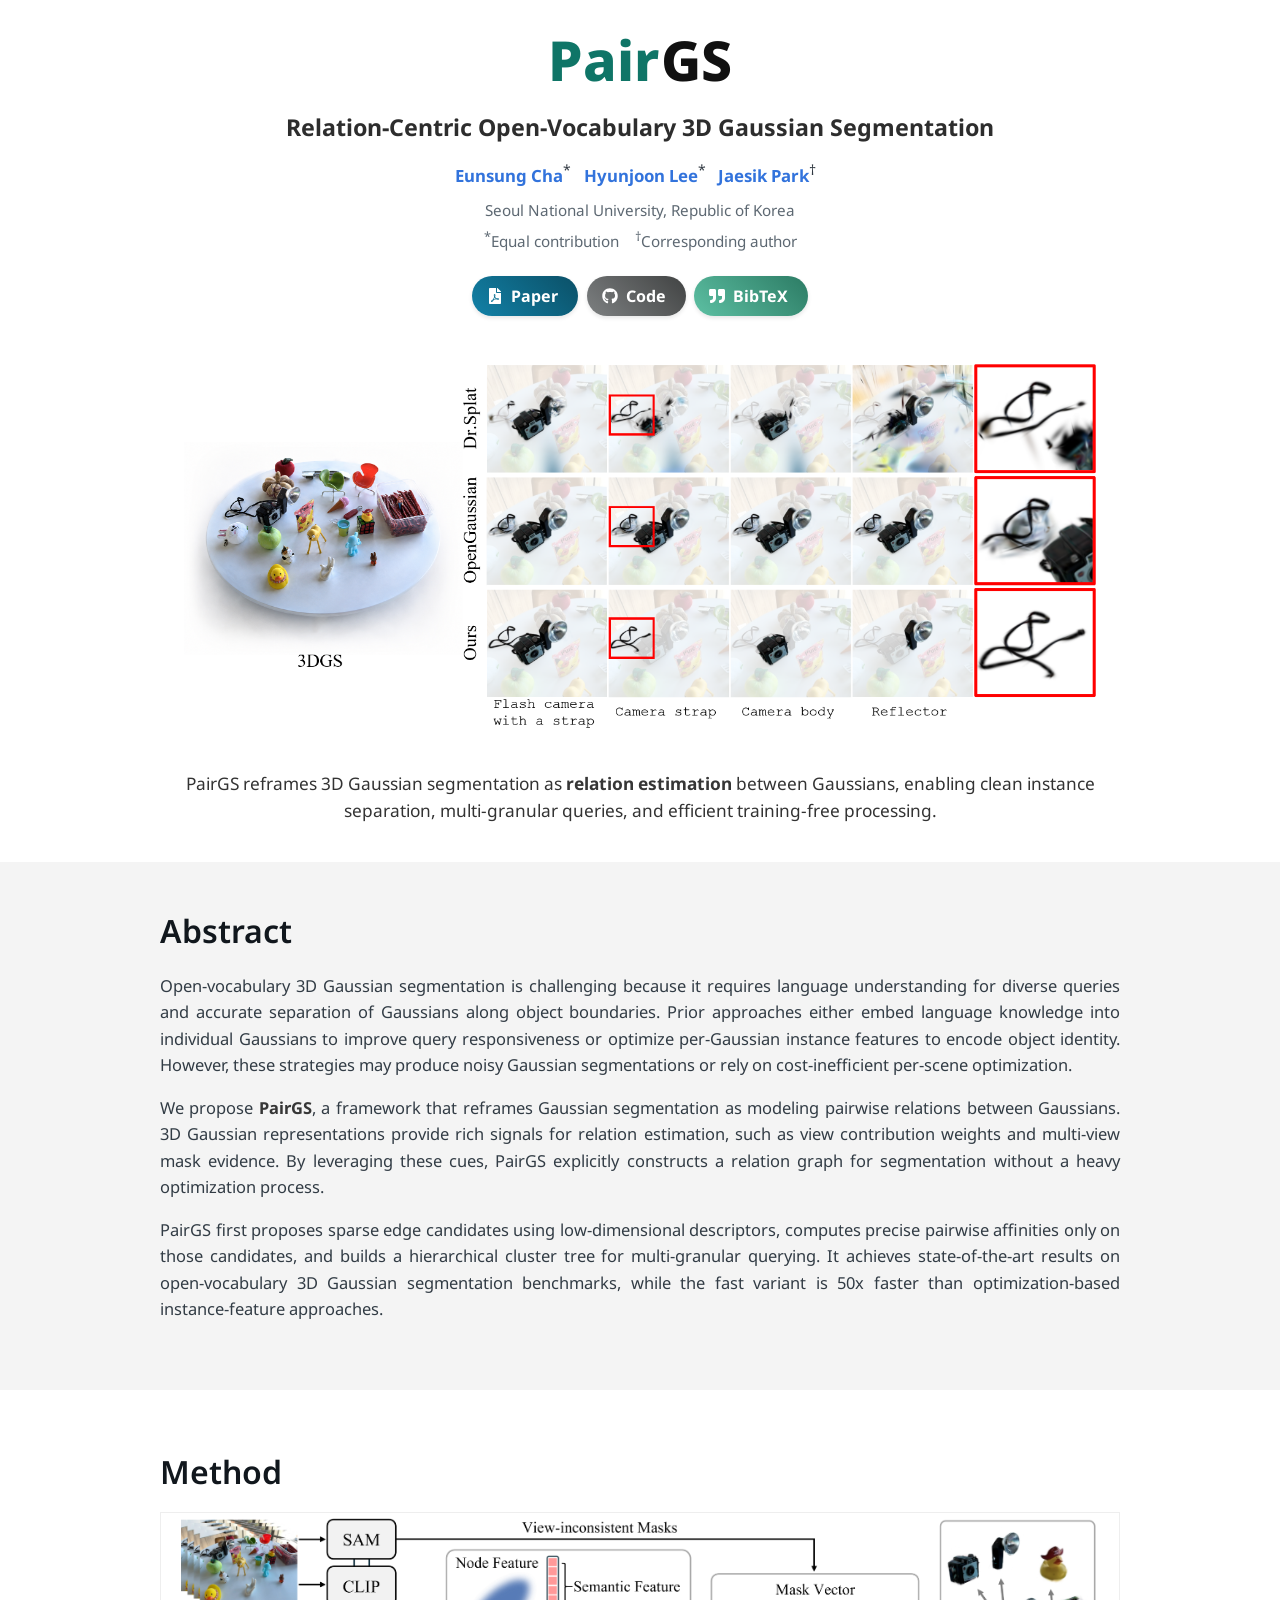
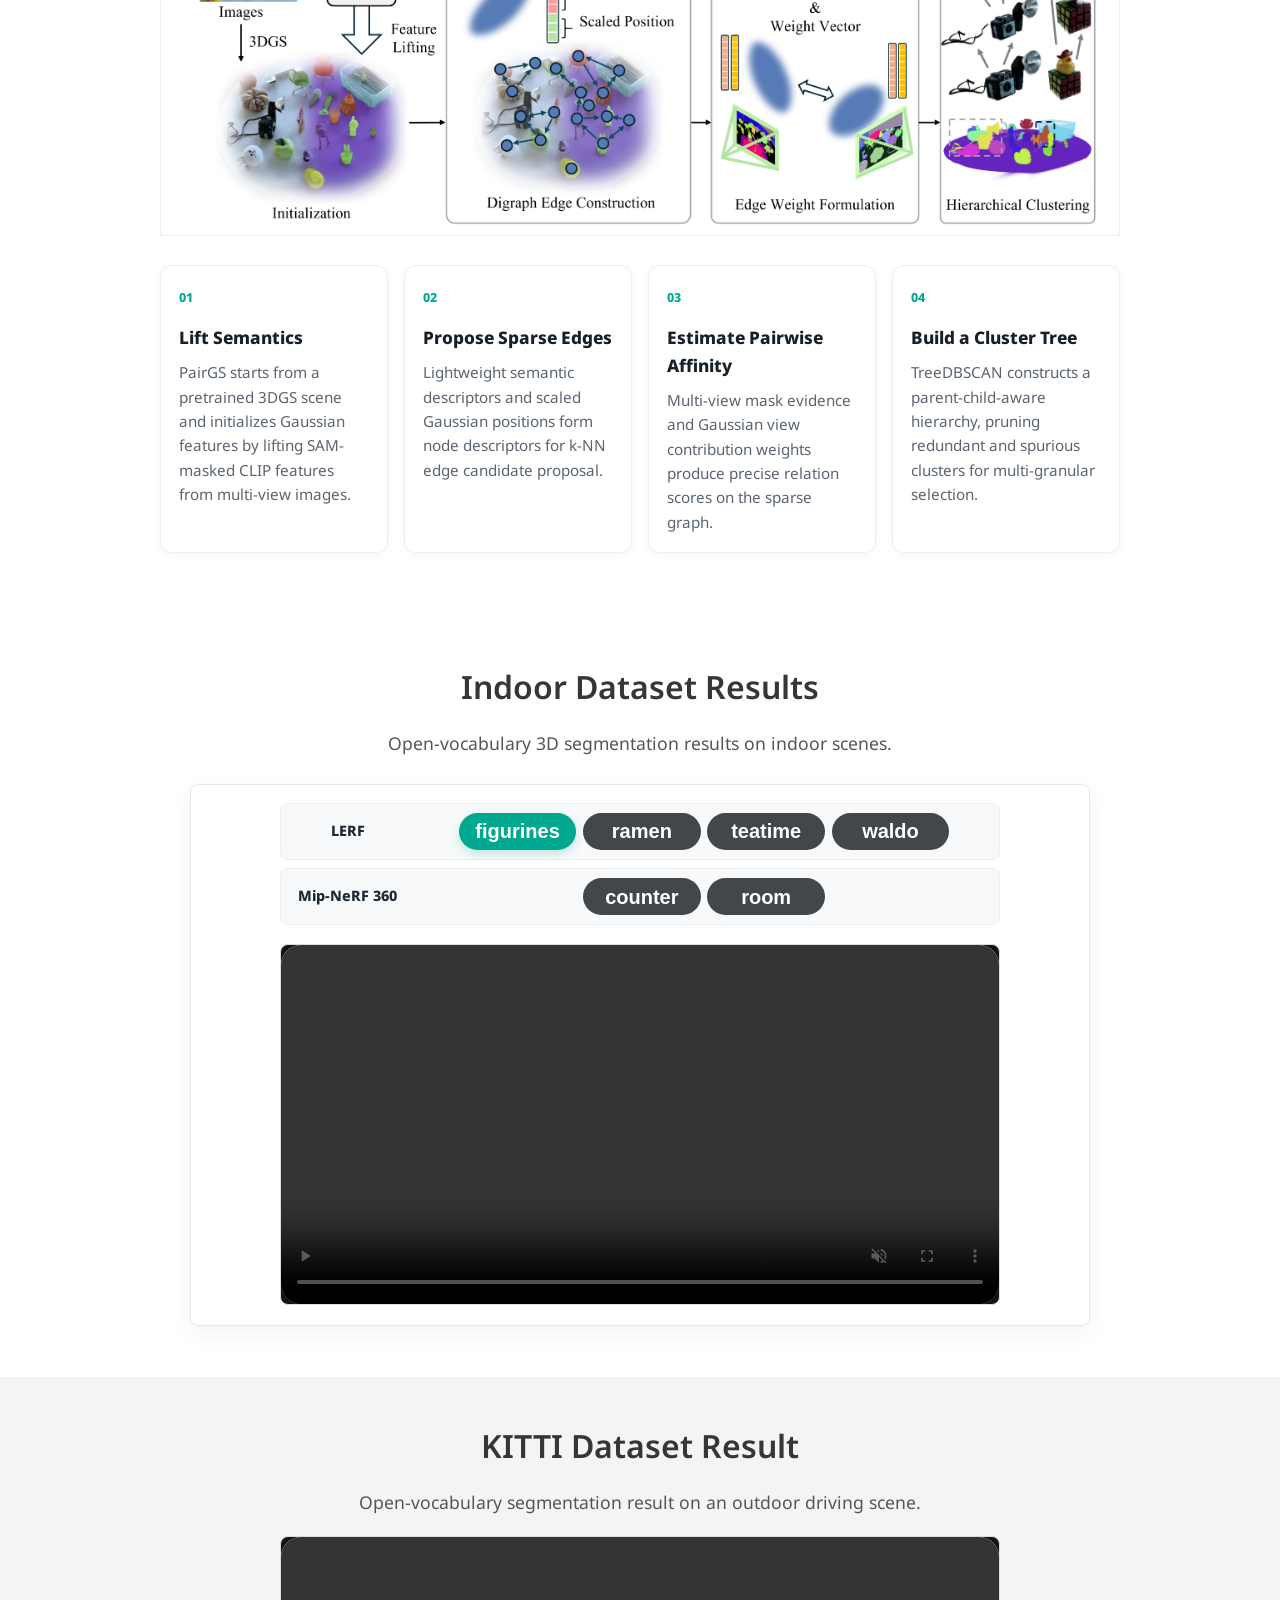
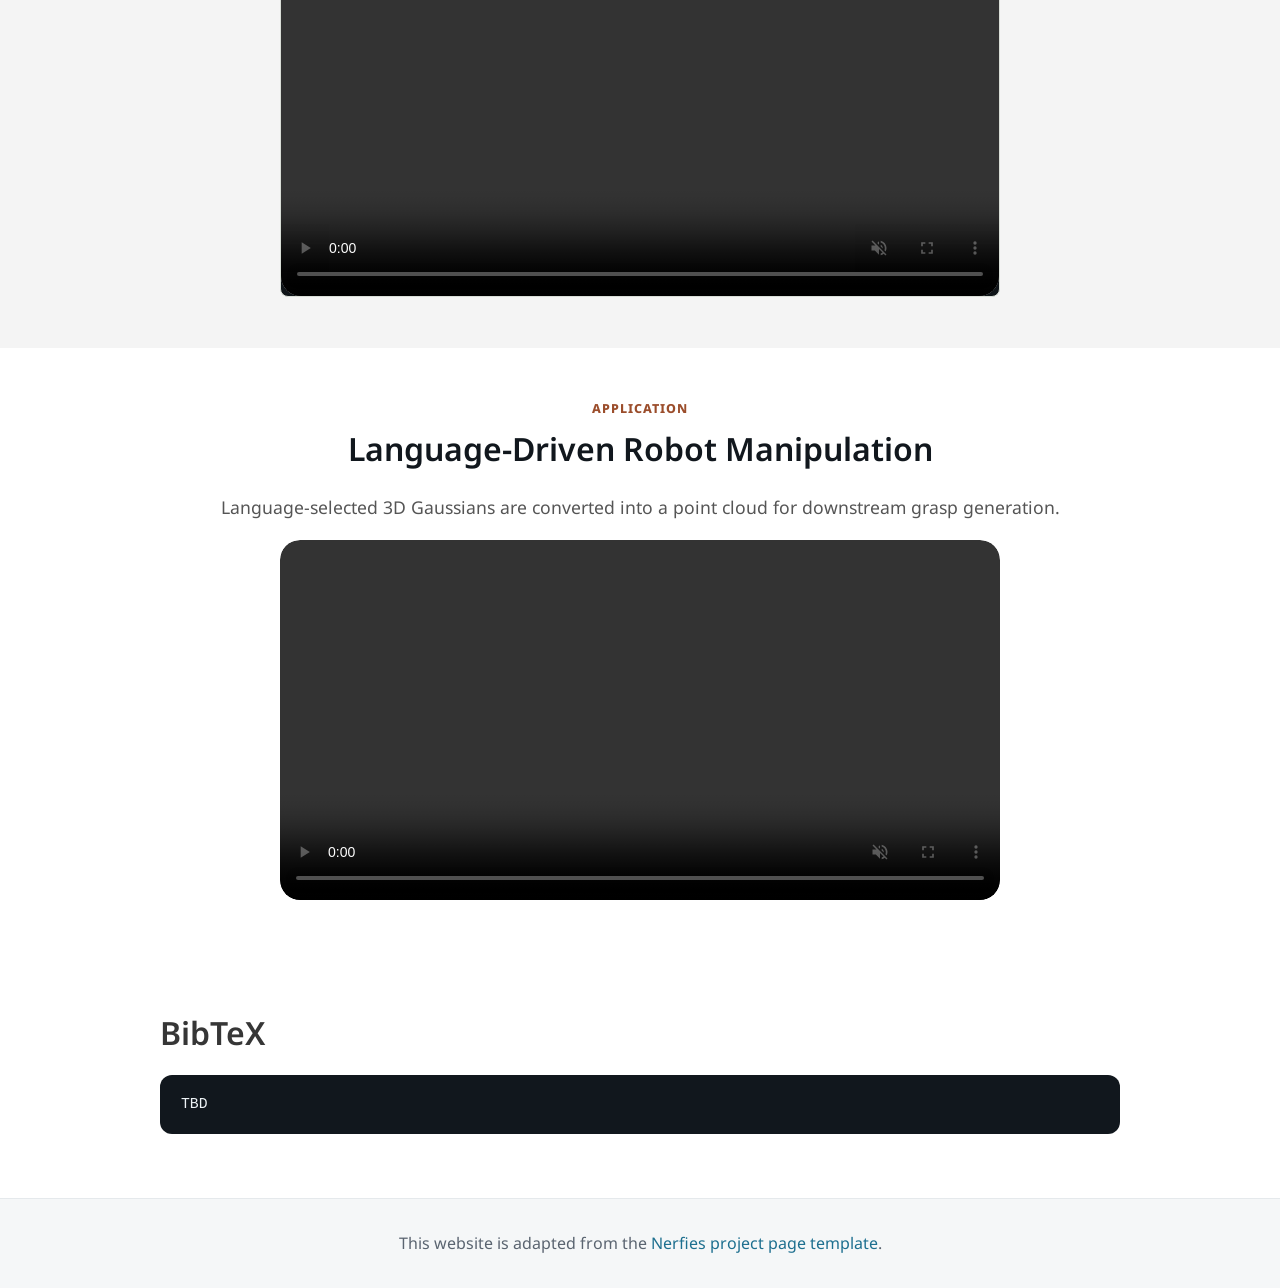
==== index.html @ 1cb12ffc "Fix BibTeX placeholder" ====
<!DOCTYPE html>
<html lang="en">
<head>
  <meta charset="utf-8">
  <meta name="description"
        content="PairGS models pairwise relations between 3D Gaussians for training-free open-vocabulary 3D Gaussian segmentation.">
  <meta name="keywords" content="PairGS, 3D Gaussian Splatting, open-vocabulary segmentation, 3D segmentation">
  <meta name="viewport" content="width=device-width, initial-scale=1">
  <title>PairGS: Relation-Centric Open-Vocabulary 3D Gaussian Segmentation</title>

  <link href="https://fonts.googleapis.com/css?family=Google+Sans|Noto+Sans|Castoro" rel="stylesheet">
  <link rel="stylesheet" href="./static/css/bulma.min.css">
  <link rel="stylesheet" href="./static/css/fontawesome.all.min.css">
  <link rel="stylesheet" href="./static/css/index.css">
  <link rel="icon" href="./static/images/favicon.svg">

  <script defer src="./static/js/fontawesome.all.min.js"></script>
  <script defer src="./static/js/index.js"></script>
</head>
<body>

<nav class="navbar publication-navbar" role="navigation" aria-label="main navigation">
  <div class="container is-max-desktop">
    <div class="navbar-brand">
      <a class="navbar-item brand-mark" href="#top" aria-label="PairGS home">
        PairGS
      </a>
      <a role="button" class="navbar-burger" aria-label="menu" aria-expanded="false" data-target="pairgs-navbar">
        <span aria-hidden="true"></span>
        <span aria-hidden="true"></span>
        <span aria-hidden="true"></span>
      </a>
    </div>
    <div id="pairgs-navbar" class="navbar-menu">
      <div class="navbar-end">
        <a class="navbar-item" href="#abstract">Abstract</a>
        <a class="navbar-item" href="#method">Method</a>
        <a class="navbar-item" href="#results">Results</a>
        <a class="navbar-item" href="#robot">Robot</a>
        <a class="navbar-item" href="#bibtex">BibTeX</a>
      </div>
    </div>
  </div>
</nav>

<main id="top">
  <section class="hero publication-hero">
    <div class="hero-body">
      <div class="container is-max-desktop">
        <div class="columns is-vcentered is-variable is-6">
          <div class="column is-6">
            <h1 class="title publication-title">
              <span class="title-pair">Pair</span>GS
            </h1>
            <p class="publication-subtitle">
              Relation-Centric Open-Vocabulary 3D Gaussian Segmentation
            </p>
            <div class="publication-authors">
              <span class="author-block">
                <a href="mailto:ender3553@snu.ac.kr">Eunsung Cha</a><sup>*</sup>
              </span>
              <span class="author-block">
                <a href="https://jjoonii.github.io/">Hyunjoon Lee</a><sup>*</sup>
              </span>
              <span class="author-block">
                <a href="https://jaesik.info/">Jaesik Park</a><sup>&dagger;</sup>
              </span>
            </div>
            <div class="publication-affiliation">
              Seoul National University, Republic of Korea
            </div>
            <div class="author-note">
              <span><sup>*</sup>Equal contribution</span>
              <span><sup>&dagger;</sup>Corresponding author</span>
            </div>
            <div class="publication-links">
              <a href="#" class="button is-dark is-rounded">
                <span class="icon"><i class="fas fa-file-pdf"></i></span>
                <span>Paper</span>
              </a>
              <a href="#" class="button is-dark is-rounded">
                <span class="icon"><i class="fab fa-github"></i></span>
                <span>Code</span>
              </a>
              <a href="#bibtex" class="button is-dark is-rounded">
                <span class="icon"><i class="fas fa-quote-right"></i></span>
                <span>BibTeX</span>
              </a>
            </div>
          </div>
          <div class="column is-6">
            <figure class="hero-media hero-figure">
              <img src="./static/images/teaser.png" alt="PairGS overview figure">
            </figure>
          </div>
        </div>
      </div>
    </div>
  </section>

  <section class="section teaser-band">
    <div class="container is-max-desktop">
      <p class="teaser-line">
        PairGS reframes 3D Gaussian segmentation as <strong>relation estimation</strong> between Gaussians,
        enabling clean instance separation, multi-granular queries, and efficient training-free processing.
      </p>
    </div>
  </section>

  <section class="section" id="abstract">
    <div class="container is-max-desktop">
      <div class="columns is-centered">
        <div class="column is-four-fifths">
          <h2 class="title is-3 section-title">Abstract</h2>
          <div class="content has-text-justified publication-body">
            <p>
              Open-vocabulary 3D Gaussian segmentation is challenging because it requires language
              understanding for diverse queries and accurate separation of Gaussians along object
              boundaries. Prior approaches either embed language knowledge into individual Gaussians
              to improve query responsiveness or optimize per-Gaussian instance features to encode
              object identity. However, these strategies may produce noisy Gaussian segmentations
              or rely on cost-inefficient per-scene optimization.
            </p>
            <p>
              We propose <strong>PairGS</strong>, a framework that reframes Gaussian segmentation as
              modeling pairwise relations between Gaussians. 3D Gaussian representations provide rich
              signals for relation estimation, such as view contribution weights and multi-view mask
              evidence. By leveraging these cues, PairGS explicitly constructs a relation graph for
              segmentation without a heavy optimization process.
            </p>
            <p>
              PairGS first proposes sparse edge candidates using low-dimensional descriptors, computes
              precise pairwise affinities only on those candidates, and builds a hierarchical cluster
              tree for multi-granular querying. It achieves state-of-the-art results on open-vocabulary
              3D Gaussian segmentation benchmarks, while the fast variant is 50x faster than
              optimization-based instance-feature approaches.
            </p>
          </div>
        </div>
      </div>
    </div>
  </section>

  <section class="section method-section" id="method">
    <div class="container is-max-desktop">
      <div class="section-heading">
        <h2 class="title is-3 section-title">Method</h2>
      </div>
      <figure class="method-figure">
        <img src="./static/images/pipeline.png" alt="PairGS method pipeline">
      </figure>
      <div class="method-grid">
        <article class="method-step">
          <span class="step-number">01</span>
          <h3>Lift Semantics</h3>
          <p>
            PairGS starts from a pretrained 3DGS scene and initializes Gaussian features by lifting
            SAM-masked CLIP features from multi-view images.
          </p>
        </article>
        <article class="method-step">
          <span class="step-number">02</span>
          <h3>Propose Sparse Edges</h3>
          <p>
            Lightweight semantic descriptors and scaled Gaussian positions form node descriptors
            for k-NN edge candidate proposal.
          </p>
        </article>
        <article class="method-step">
          <span class="step-number">03</span>
          <h3>Estimate Pairwise Affinity</h3>
          <p>
            Multi-view mask evidence and Gaussian view contribution weights produce precise
            relation scores on the sparse graph.
          </p>
        </article>
        <article class="method-step">
          <span class="step-number">04</span>
          <h3>Build a Cluster Tree</h3>
          <p>
            TreeDBSCAN constructs a parent-child-aware hierarchy, pruning redundant and spurious
            clusters for multi-granular selection.
          </p>
        </article>
      </div>
    </div>
  </section>

  <section class="hero dataset-section" id="results">
    <div class="hero-body">
      <div class="container is-max-desktop">
        <h2 class="title is-3 has-text-centered">Indoor Dataset Results</h2>
        <p class="has-text-centered result-subtitle">
          Open-vocabulary 3D segmentation results on indoor scenes.
        </p>

        <div class="dataset-group dataset-unified">
          <div class="dataset-control-panel">
            <div class="dataset-control-row">
              <span class="dataset-control-label">LERF</span>
              <div class="buttons is-centered dataset-controls">
                <button class="button is-medium is-rounded dataset-btn active" data-dataset="figurines">figurines</button>
                <button class="button is-medium is-rounded dataset-btn" data-dataset="ramen">ramen</button>
                <button class="button is-medium is-rounded dataset-btn" data-dataset="teatime">teatime</button>
                <button class="button is-medium is-rounded dataset-btn" data-dataset="waldo">waldo</button>
              </div>
            </div>

            <div class="dataset-control-row">
              <span class="dataset-control-label">Mip-NeRF 360</span>
              <div class="buttons is-centered dataset-controls">
                <button class="button is-medium is-rounded dataset-btn" data-dataset="counter">counter</button>
                <button class="button is-medium is-rounded dataset-btn" data-dataset="room">room</button>
              </div>
            </div>
          </div>

          <div class="dataset-videos" data-dataset="figurines">
            <video src="./static/videos/figurines.mp4" autoplay loop muted playsinline controls preload="metadata" class="image is-fullwidth"></video>
          </div>
          <div class="dataset-videos" data-dataset="ramen" style="display:none;">
            <video src="./static/videos/ramen.mp4" autoplay loop muted playsinline controls preload="metadata" class="image is-fullwidth"></video>
          </div>
          <div class="dataset-videos" data-dataset="teatime" style="display:none;">
            <video src="./static/videos/teatime.mp4" autoplay loop muted playsinline controls preload="metadata" class="image is-fullwidth"></video>
          </div>
          <div class="dataset-videos" data-dataset="waldo" style="display:none;">
            <video src="./static/videos/waldo.mp4" autoplay loop muted playsinline controls preload="metadata" class="image is-fullwidth"></video>
          </div>
          <div class="dataset-videos" data-dataset="counter" style="display:none;">
            <video src="./static/videos/counter.mp4" autoplay loop muted playsinline controls preload="metadata" class="image is-fullwidth"></video>
          </div>
          <div class="dataset-videos" data-dataset="room" style="display:none;">
            <video src="./static/videos/room.mp4" autoplay loop muted playsinline controls preload="metadata" class="image is-fullwidth"></video>
          </div>
        </div>
      </div>
    </div>
  </section>


  <section class="hero dataset-section" id="kitti">
    <div class="hero-body">
      <div class="container is-max-desktop">
        <h2 class="title is-3 has-text-centered">KITTI Dataset Result</h2>
        <p class="has-text-centered result-subtitle">
          Open-vocabulary segmentation result on an outdoor driving scene.
        </p>

        <div class="dataset-videos">
          <video src="./static/videos/kitti.mp4" autoplay loop muted playsinline controls preload="metadata" class="image is-fullwidth"></video>
        </div>
      </div>
    </div>
  </section>

  <section class="section robot-section" id="robot">
    <div class="container is-max-desktop">
      <div class="section-heading">
        <p class="eyebrow">Application</p>
        <h2 class="title is-3 section-title">Language-Driven Robot Manipulation</h2>
      </div>
      <p class="has-text-centered result-subtitle robot-caption">
        Language-selected 3D Gaussians are converted into a point cloud for downstream grasp generation.
      </p>
      <div class="application-video">
        <video autoplay controls muted loop playsinline preload="metadata">
          <source src="./static/videos/robot_demo.mp4" type="video/mp4">
        </video>
      </div>
    </div>
  </section>

  <section class="section" id="bibtex">
    <div class="container is-max-desktop content">
      <h2 class="title is-3 section-title">BibTeX</h2>
      <pre class="bibtex"><code>TBD</code></pre>
    </div>
  </section>
</main>

<footer class="footer">
  <div class="container is-max-desktop">
    <div class="content has-text-centered">
      <p>
        This website is adapted from the
        <a href="https://github.com/nerfies/nerfies.github.io">Nerfies project page template</a>.
      </p>
    </div>
  </div>
</footer>

</body>
</html>
---- static/css/index.css ----
html {
  scroll-behavior: smooth;
}

body {
  background: #ffffff;
  color: #20252b;
  font-family: Arial, Helvetica, sans-serif;
  line-height: 1.6;
}

a {
  color: #1d6f8f;
}

a:hover {
  color: #144f65;
}

.publication-navbar {
  border-bottom: 1px solid #e7eaee;
  box-shadow: none;
}

.publication-navbar .navbar-item {
  font-size: 0.95rem;
}

.brand-mark {
  color: #101418 !important;
  font-weight: 800;
  letter-spacing: 0;
}

.publication-hero {
  background: #f7f8f6;
  border-bottom: 1px solid #e5e8e3;
}

.publication-hero .hero-body {
  padding-bottom: 3rem;
  padding-top: 3rem;
}

.eyebrow {
  color: #9b4d2b;
  font-size: 0.78rem;
  font-weight: 800;
  letter-spacing: 0.08em;
  margin-bottom: 0.75rem;
  text-transform: uppercase;
}

.publication-title {
  color: #11171d;
  font-size: clamp(3.2rem, 8vw, 5.8rem);
  font-weight: 800;
  letter-spacing: 0;
  line-height: 0.95;
  margin-bottom: 1rem;
}

.publication-subtitle {
  color: #27313a;
  font-size: clamp(1.25rem, 2.5vw, 1.8rem);
  font-weight: 700;
  line-height: 1.22;
  margin-bottom: 1.35rem;
}

.publication-authors {
  color: #303841;
  font-size: 1.05rem;
  margin-bottom: 0.5rem;
}

.publication-authors a {
  font-weight: 700;
}

.author-block {
  display: inline-block;
  margin-right: 0.55rem;
}

.publication-affiliation,
.author-note {
  color: #5d6872;
  font-size: 0.95rem;
}

.author-note {
  display: flex;
  flex-wrap: wrap;
  gap: 0.35rem 1rem;
  margin-top: 0.25rem;
}

.publication-links {
  display: flex;
  flex-wrap: wrap;
  gap: 0.55rem;
  margin-top: 1.5rem;
}

.button.is-dark {
  background-color: #162027;
}

.button.is-rounded {
  border-radius: 999px;
}

.hero-media,
.application-video,
.dataset-videos,
.video-card video {
  background: #0f1418;
  border: 1px solid #d9ded7;
  border-radius: 8px;
  overflow: hidden;
}

.hero-media {
  box-shadow: 0 18px 45px rgba(37, 45, 51, 0.14);
}

.hero-media img,
.application-video video,
.dataset-videos video,
.video-card video {
  display: block;
  height: auto;
  width: 100%;
}

.teaser-band {
  background: #ffffff;
  border-bottom: 1px solid #ecefec;
  padding-bottom: 1.6rem;
  padding-top: 1.6rem;
}

.teaser-line {
  color: #253039;
  font-size: clamp(1.15rem, 2vw, 1.5rem);
  font-weight: 700;
  line-height: 1.35;
  margin: 0 auto;
  max-width: 860px;
  text-align: center;
}

.section {
  padding-bottom: 4rem;
  padding-top: 4rem;
}

.section-title {
  color: #11171d;
  letter-spacing: 0;
  margin-bottom: 1.2rem;
}

.section-heading {
  margin-bottom: 1.6rem;
}

.section-heading.is-centered {
  margin-left: auto;
  margin-right: auto;
  max-width: 820px;
  text-align: center;
}

.publication-body {
  color: #323c45;
  font-size: 1.03rem;
}

.publication-body p {
  margin-bottom: 1rem;
}

.method-section {
  background: #f5f7f8;
  border-bottom: 1px solid #e7ecee;
  border-top: 1px solid #e7ecee;
}

.method-grid {
  display: grid;
  gap: 1rem;
  grid-template-columns: repeat(4, minmax(0, 1fr));
}

.method-step {
  background: #ffffff;
  border: 1px solid #dfe5e8;
  border-radius: 8px;
  min-height: 245px;
  padding: 1.15rem;
}

.step-number {
  color: #b85d34;
  display: inline-block;
  font-size: 0.78rem;
  font-weight: 800;
  margin-bottom: 1rem;
}

.method-step h3 {
  color: #172028;
  font-size: 1.08rem;
  font-weight: 800;
  margin-bottom: 0.55rem;
}

.method-step p {
  color: #5a6470;
  font-size: 0.95rem;
  margin-bottom: 0;
}

.video-grid {
  display: grid;
  gap: 1.25rem;
  grid-template-columns: repeat(3, minmax(0, 1fr));
}

.video-card {
  background: #ffffff;
  border: 1px solid #e0e5e7;
  border-radius: 8px;
  overflow: hidden;
}

.video-card video {
  border: 0;
  border-radius: 0;
}

.video-copy {
  min-height: 128px;
  padding: 1rem;
}

.video-copy h3 {
  color: #172028;
  font-size: 1.05rem;
  font-weight: 800;
  margin-bottom: 0.35rem;
}

.video-copy p {
  color: #5a6470;
  font-size: 0.95rem;
  margin: 0;
}

.robot-section {
  background: #faf8f4;
  border-bottom: 1px solid #ece6dc;
  border-top: 1px solid #ece6dc;
}

.bibtex {
  background: #11171d;
  border-radius: 8px;
  color: #edf2f5;
  overflow-x: auto;
  padding: 1.1rem;
}

.bibtex code {
  color: inherit;
  font-size: 0.92rem;
}

.footer {
  background: #f5f7f8;
  border-top: 1px solid #e5e9ec;
  color: #5a6470;
  padding-bottom: 2rem;
  padding-top: 2rem;
}

@media screen and (max-width: 1023px) {
  .publication-navbar .navbar-menu {
    border-top: 1px solid #e7eaee;
    box-shadow: none;
  }

  .method-grid {
    grid-template-columns: repeat(2, minmax(0, 1fr));
  }

  .video-grid {
    grid-template-columns: repeat(2, minmax(0, 1fr));
  }
}

@media screen and (max-width: 768px) {
  .publication-hero .hero-body {
    padding-top: 2rem;
  }

  .section {
    padding-bottom: 3rem;
    padding-top: 3rem;
  }

  .publication-title {
    font-size: 3.4rem;
  }

  .publication-links .button {
    flex: 1 1 auto;
  }

  .method-grid,
  .video-grid {
    grid-template-columns: 1fr;
  }

  .method-step {
    min-height: auto;
  }

  .video-copy {
    min-height: auto;
  }
}

/* CF3-inspired presentation overrides */
body {
  background: #ffffff;
  color: #222222;
  font-family: "Noto Sans", Arial, Helvetica, sans-serif;
  overflow-x: hidden;
}

.publication-navbar {
  display: none;
}

.publication-hero {
  background: #ffffff;
  border-bottom: 0;
}

.publication-hero .hero-body {
  padding: 2rem 1.5rem 1rem;
}

.publication-hero .columns {
  display: block;
}

.publication-hero .column {
  margin: 0 auto;
  max-width: 960px;
  text-align: center;
  width: 100%;
}

.publication-title {
  align-items: center;
  color: #111111;
  display: inline-flex;
  font-family: "Google Sans", "Noto Sans", Arial, Helvetica, sans-serif;
  font-size: 3.45rem;
  font-weight: 800;
  gap: 0.03em;
  line-height: 1.02;
  margin: 0 auto 0.75rem;
  padding: 0 0.08em;
  position: relative;
}

.title-pair {
  color: #0f7567;
  position: relative;
}

.title-pair::after {
  background: rgba(0, 168, 143, 0.18);
  border-radius: 999px;
  bottom: 0.08em;
  content: "";
  height: 0.12em;
  left: 0.02em;
  position: absolute;
  right: 0.02em;
  z-index: -1;
}

.publication-subtitle {
  color: #2d2d2d;
  font-size: 1.45rem;
  font-weight: 700;
  line-height: 1.3;
  margin: 0 auto 1.05rem;
  max-width: 760px;
}

.publication-authors,
.publication-affiliation,
.author-note {
  justify-content: center;
  text-align: center;
}

.publication-authors a {
  color: #3273dc !important;
  font-weight: 700;
}

.publication-links {
  justify-content: center;
  margin-bottom: 1.5rem;
  margin-top: 1.4rem;
}

.publication-links .button {
  border: 0;
  box-shadow: 0 2px 4px rgba(0, 0, 0, 0.1);
  color: #ffffff;
  font-weight: 700;
  padding-left: 1.25rem;
  padding-right: 1.25rem;
  transition: all 0.25s ease;
}

.publication-links .button:hover {
  box-shadow: 0 4px 8px rgba(0, 0, 0, 0.16);
  color: #ffffff;
  transform: translateY(-2px);
}

.publication-links .button:nth-child(1) {
  background: linear-gradient(45deg, #1281a7, #0b5067);
}

.publication-links .button:nth-child(2) {
  background: linear-gradient(45deg, #7d8081, #414343);
}

.publication-links .button:nth-child(3) {
  background: linear-gradient(45deg, #5dc0a3, #2c7b64);
}

.hero-media {
  border: 0;
  border-radius: 0;
  box-shadow: none;
  margin: 0 auto;
  max-width: 960px;
  overflow: visible;
}

.hero-media img {
  background: #ffffff;
  border: 0;
  border-radius: 0;
  display: block;
  height: auto;
  width: 100%;
}

.application-video video,
.dataset-videos video {
  background: #ffffff;
  border: 0;
  border-radius: 20px;
  display: block;
  height: auto;
  width: 100%;
}

.hero-figure {
  background: #ffffff;
}

.teaser-band {
  border-bottom: 0;
  padding: 1rem 1.5rem 2.3rem;
}

.teaser-line {
  color: #333333;
  font-size: 1.08rem;
  font-weight: 400;
  line-height: 1.6;
  max-width: 940px;
}

#abstract {
  background: #f4f4f4;
  padding: 3.2rem 1.5rem;
}

#abstract .column {
  width: 100%;
}

.method-section {
  background: #ffffff;
  border: 0;
}

.method-figure {
  background: #ffffff;
  margin: -0.2rem auto 1.8rem;
  max-width: 960px;
}

.method-figure img {
  background: #ffffff;
  border: 1px solid #eeeeee;
  border-radius: 0;
  box-sizing: border-box;
  display: block;
  height: auto;
  padding: 0 1.25rem;
  width: 100%;
}

@media screen and (max-width: 768px) {
  .method-figure img {
    padding-left: 0.75rem;
    padding-right: 0.75rem;
  }
}

.method-grid {
  gap: 1rem;
}

.method-step {
  border: 1px solid #eeeeee;
  border-radius: 12px;
  box-shadow: 0 2px 8px rgba(0, 0, 0, 0.04);
  min-height: 220px;
}

.step-number {
  color: #00a88f;
}

.dataset-section .hero-body,
.robot-section {
  padding: 3.2rem 1.5rem;
}

.dataset-section:nth-of-type(even) {
  background: #f4f4f4;
}

.result-subtitle {
  color: #555555;
  font-size: 1.1rem;
  margin-bottom: 1.2rem;
}

.dataset-group {
  background: #ffffff;
  border: 1px solid #e6e9eb;
  border-radius: 8px;
  box-shadow: 0 8px 22px rgba(17, 24, 39, 0.05);
  padding: 1.15rem 1.15rem 1.25rem;
}

.dataset-unified {
  margin: 1.7rem auto 0;
  max-width: 900px;
}

.dataset-control-panel {
  display: grid;
  gap: 0.55rem;
  margin: 0 auto 1.2rem;
  max-width: 720px;
}

.dataset-control-row {
  align-items: center;
  background: #f7f9fa;
  border: 1px solid #edf0f2;
  border-radius: 8px;
  display: grid;
  gap: 0.75rem;
  grid-template-columns: 7.25rem minmax(0, 1fr);
  margin-bottom: 0;
  padding: 0.55rem;
}

.dataset-control-row:last-child {
  margin-bottom: 0;
}

.dataset-control-label {
  color: #1f2933;
  font-size: 0.9rem;
  font-weight: 800;
  letter-spacing: 0;
  line-height: 1.15;
  text-align: center;
  white-space: nowrap;
}

.dataset-controls {
  display: flex;
  flex-wrap: wrap;
  gap: 0.42rem;
  justify-content: center;
  margin-bottom: 0 !important;
}

.dataset-controls .button {
  margin: 0 !important;
}

.dataset-btn {
  background-color: #42474b;
  border: 0;
  color: #ffffff;
  font-size: 0.9rem;
  font-weight: 700;
  height: 2.3rem;
  min-width: 0;
  padding-left: 0.75rem;
  padding-right: 0.75rem;
  transition: all 0.25s ease;
  width: 7.35rem;
}

.dataset-btn:hover {
  background-color: #30363a;
  box-shadow: 0 4px 8px rgba(0, 0, 0, 0.12);
  color: #ffffff;
  transform: translateY(-2px);
}

.dataset-btn.active,
.dataset-btn.is-active {
  background-color: #00a88f;
  box-shadow: 0 4px 10px rgba(0, 168, 143, 0.22);
  color: #ffffff;
}

.dataset-videos {
  margin: 0 auto;
  max-width: 720px;
}

.robot-section {
  background: #ffffff;
  border: 0;
}

.robot-section .section-heading {
  text-align: center;
}

.application-video {
  border: 0;
  border-radius: 20px;
  background: #ffffff;
  margin: 0 auto;
  max-width: 720px;
  overflow: hidden;
}

.robot-caption {
  margin-bottom: 1.2rem;
}

.bibtex {
  border-radius: 12px;
}

@media screen and (max-width: 768px) {
  .publication-hero .hero-body {
    padding-top: 1.5rem;
  }

  .publication-title {
    font-size: 2.55rem;
  }

  .publication-subtitle {
    font-size: 1.18rem;
  }

  .publication-links .button {
    flex: 0 1 auto;
  }

  .dataset-control-row {
    display: block;
    margin-bottom: 1rem;
    padding: 0.7rem;
  }

  .dataset-control-label {
    display: block;
    margin-bottom: 0.55rem;
    text-align: center;
  }

  .dataset-controls {
    display: grid;
    grid-template-columns: repeat(2, minmax(0, 1fr));
    justify-content: center;
  }

  .dataset-btn {
    width: 100%;
  }

  .application-video video,
  .dataset-videos video {
    border-radius: 10px;
  }
}
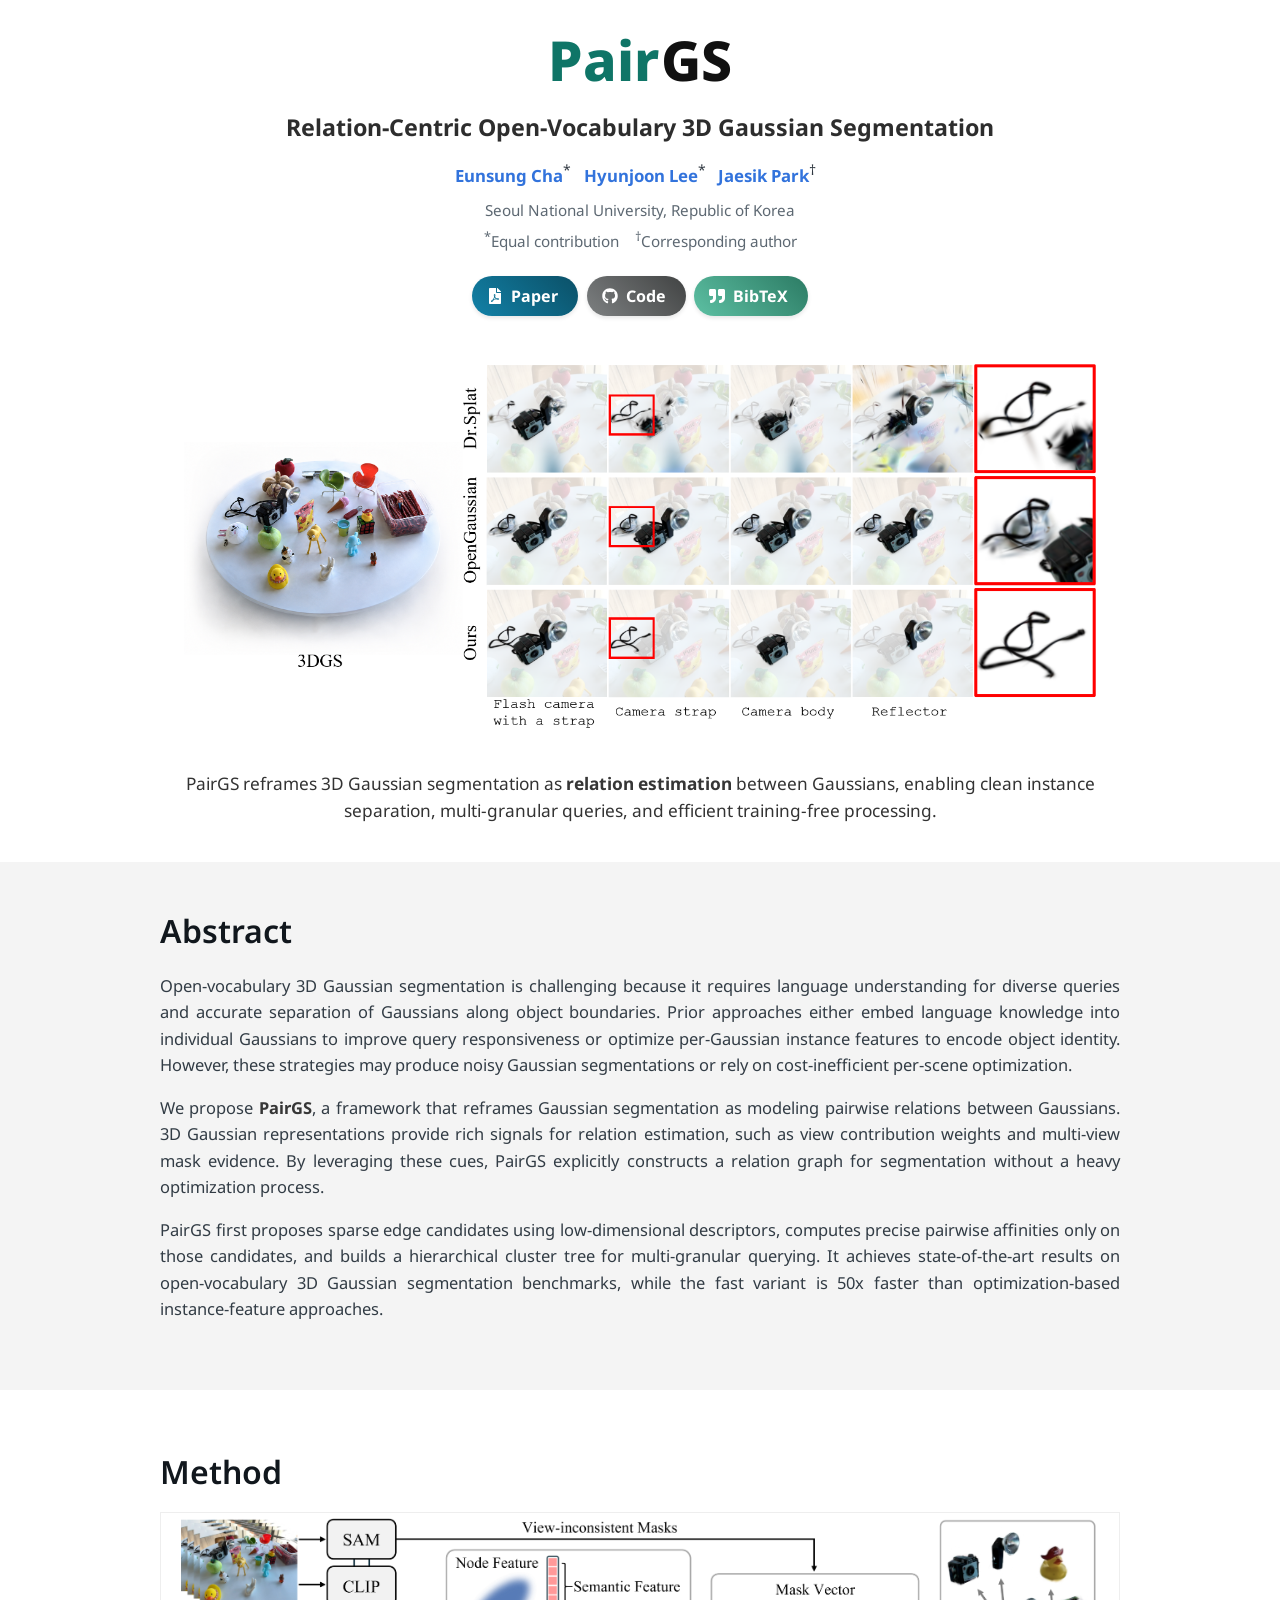
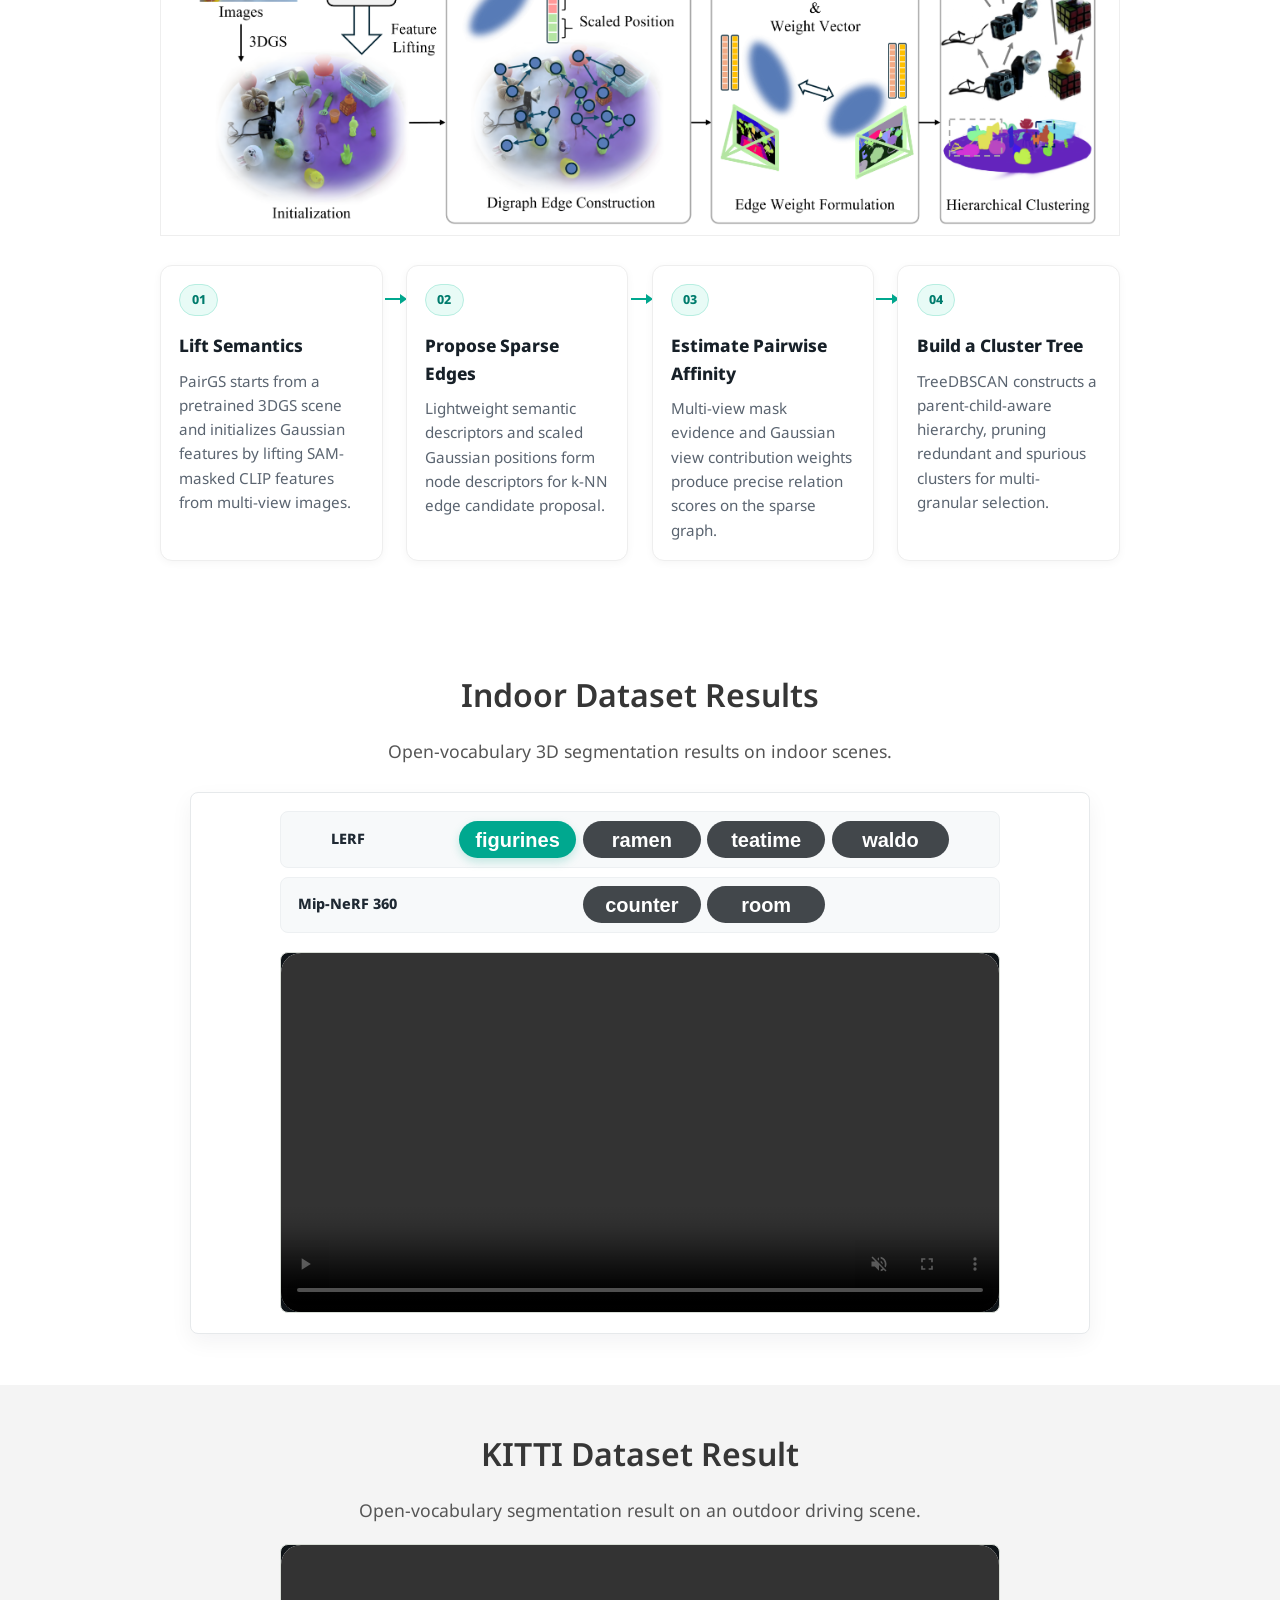
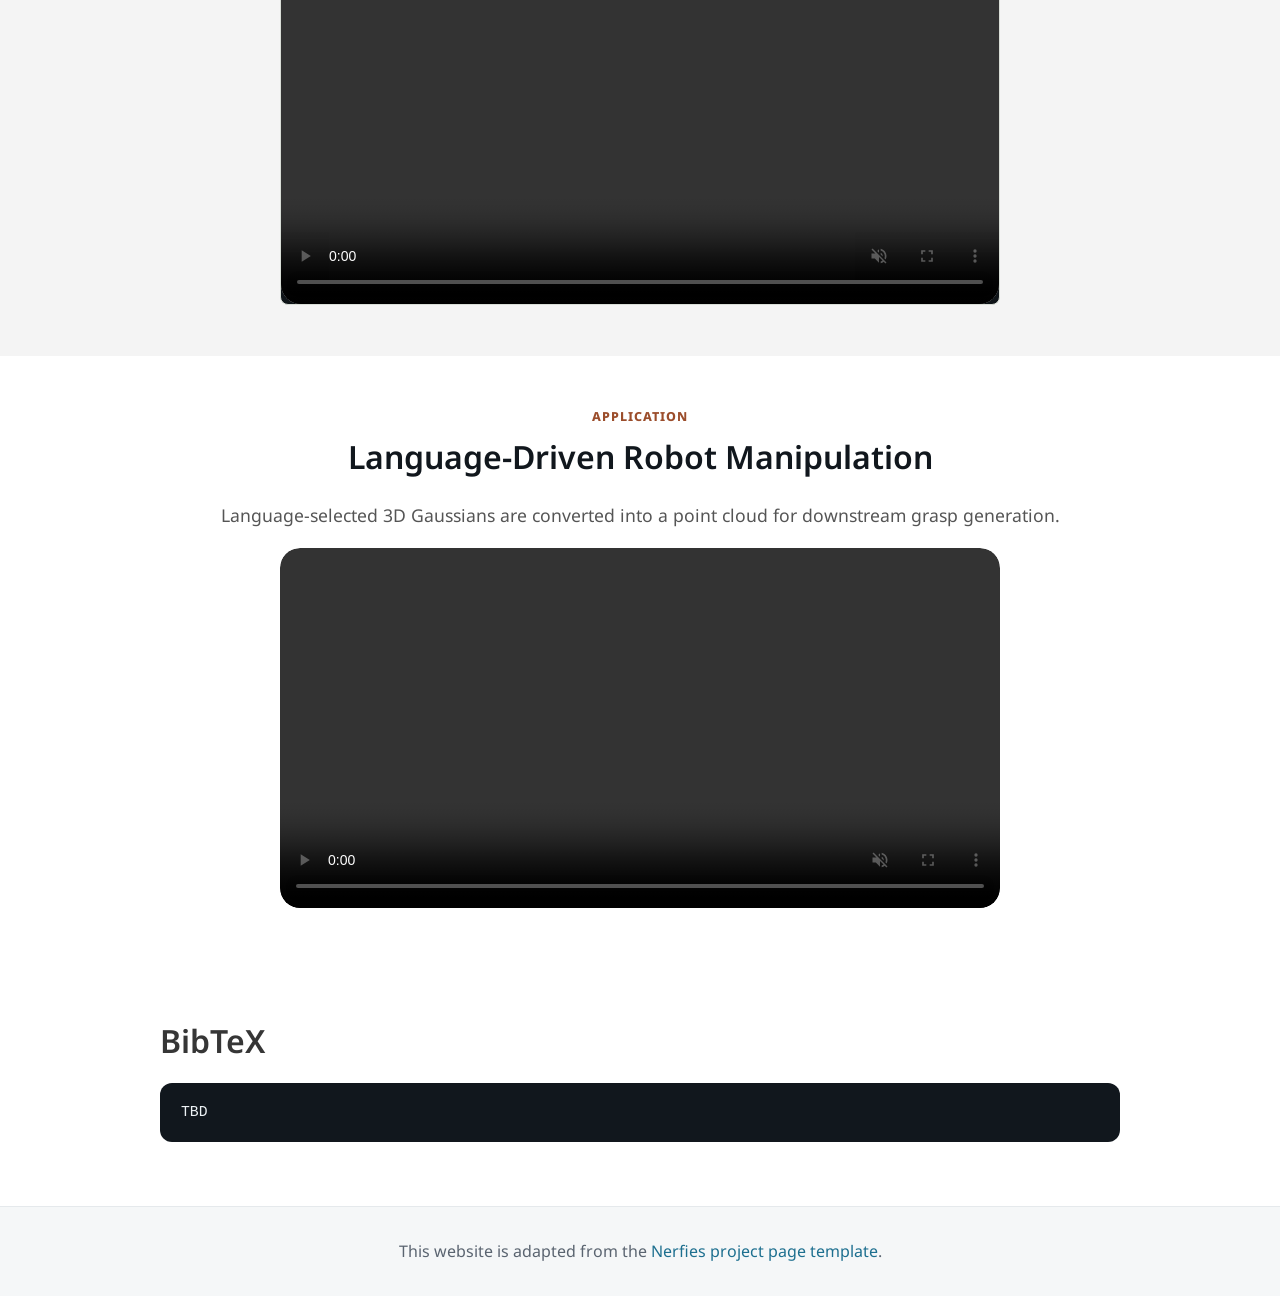
==== commit c01331d6: "link_change" ====
--- a/index.html
+++ b/index.html
@@ -57,7 +57,7 @@
             </p>
             <div class="publication-authors">
               <span class="author-block">
-                <a href="mailto:ender3553@snu.ac.kr">Eunsung Cha</a><sup>*</sup>
+                <a href="https://www.linkedin.com/in/eunsung-cha-7a5b2329a/">Eunsung Cha</a><sup>*</sup>
               </span>
               <span class="author-block">
                 <a href="https://jjoonii.github.io/">Hyunjoon Lee</a><sup>*</sup>
--- a/static/css/index.css
+++ b/static/css/index.css
@@ -298,6 +298,11 @@
 
   .video-grid {
     grid-template-columns: repeat(2, minmax(0, 1fr));
+  }
+
+  .method-step::after,
+  .method-step::before {
+    display: none;
   }
 }
 
@@ -535,7 +540,8 @@
 }
 
 .method-grid {
-  gap: 1rem;
+  gap: 1.45rem;
+  position: relative;
 }
 
 .method-step {
@@ -543,10 +549,46 @@
   border-radius: 12px;
   box-shadow: 0 2px 8px rgba(0, 0, 0, 0.04);
   min-height: 220px;
+  overflow: visible;
+  position: relative;
+}
+
+.method-step::after {
+  background: #00a88f;
+  content: "";
+  height: 2px;
+  left: calc(100% + 0.2rem);
+  position: absolute;
+  top: 2.05rem;
+  width: 1.05rem;
+}
+
+.method-step::before {
+  border-bottom: 5px solid transparent;
+  border-left: 7px solid #00a88f;
+  border-top: 5px solid transparent;
+  content: "";
+  left: calc(100% + 1.15rem);
+  position: absolute;
+  top: calc(2.05rem - 4px);
+}
+
+.method-step:last-child::after,
+.method-step:last-child::before {
+  display: none;
 }
 
 .step-number {
-  color: #00a88f;
+  align-items: center;
+  background: #e8fbf6;
+  border: 1px solid #b7eee1;
+  border-radius: 999px;
+  color: #007c6d;
+  display: inline-flex;
+  height: 2rem;
+  justify-content: center;
+  min-width: 2.4rem;
+  padding: 0 0.65rem;
 }
 
 .dataset-section .hero-body,
@@ -698,6 +740,15 @@
     flex: 0 1 auto;
   }
 
+  .method-grid {
+    gap: 0.9rem;
+  }
+
+  .method-step::after,
+  .method-step::before {
+    display: none;
+  }
+
   .dataset-control-row {
     display: block;
     margin-bottom: 1rem;
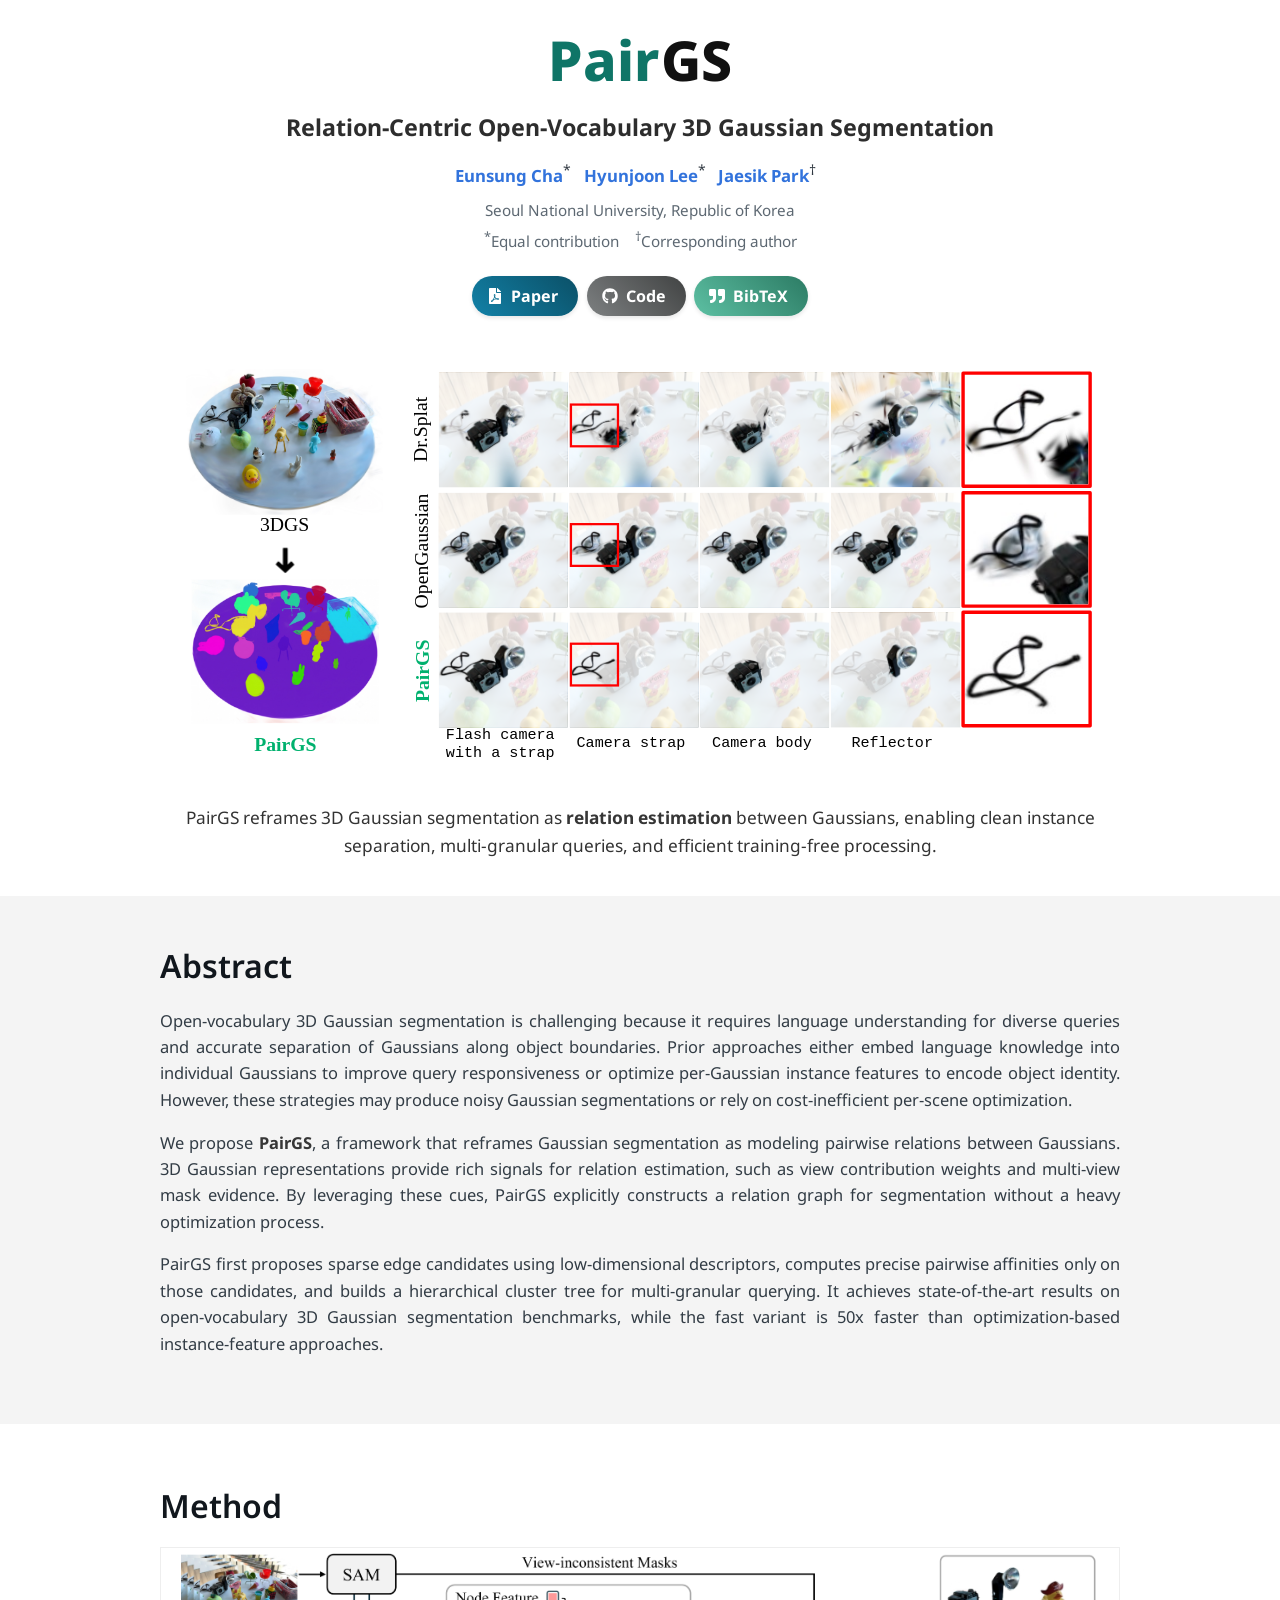
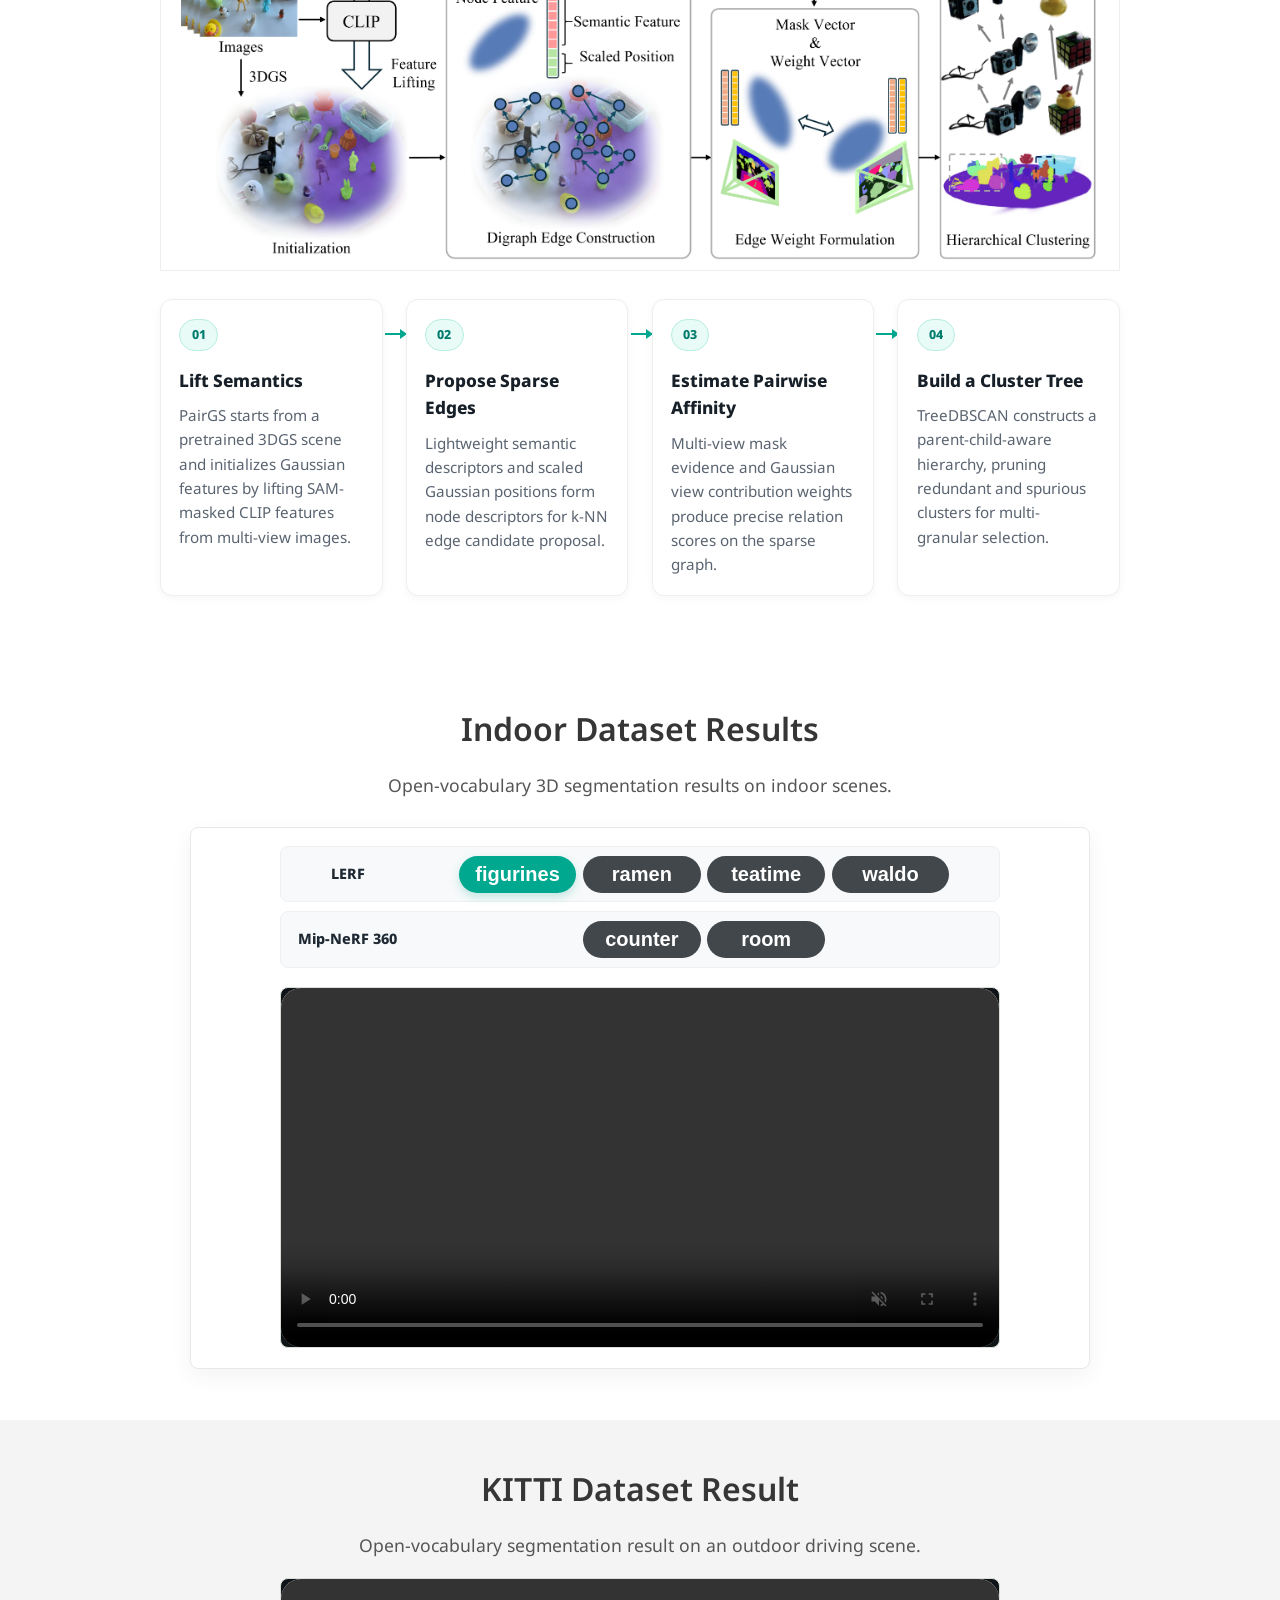
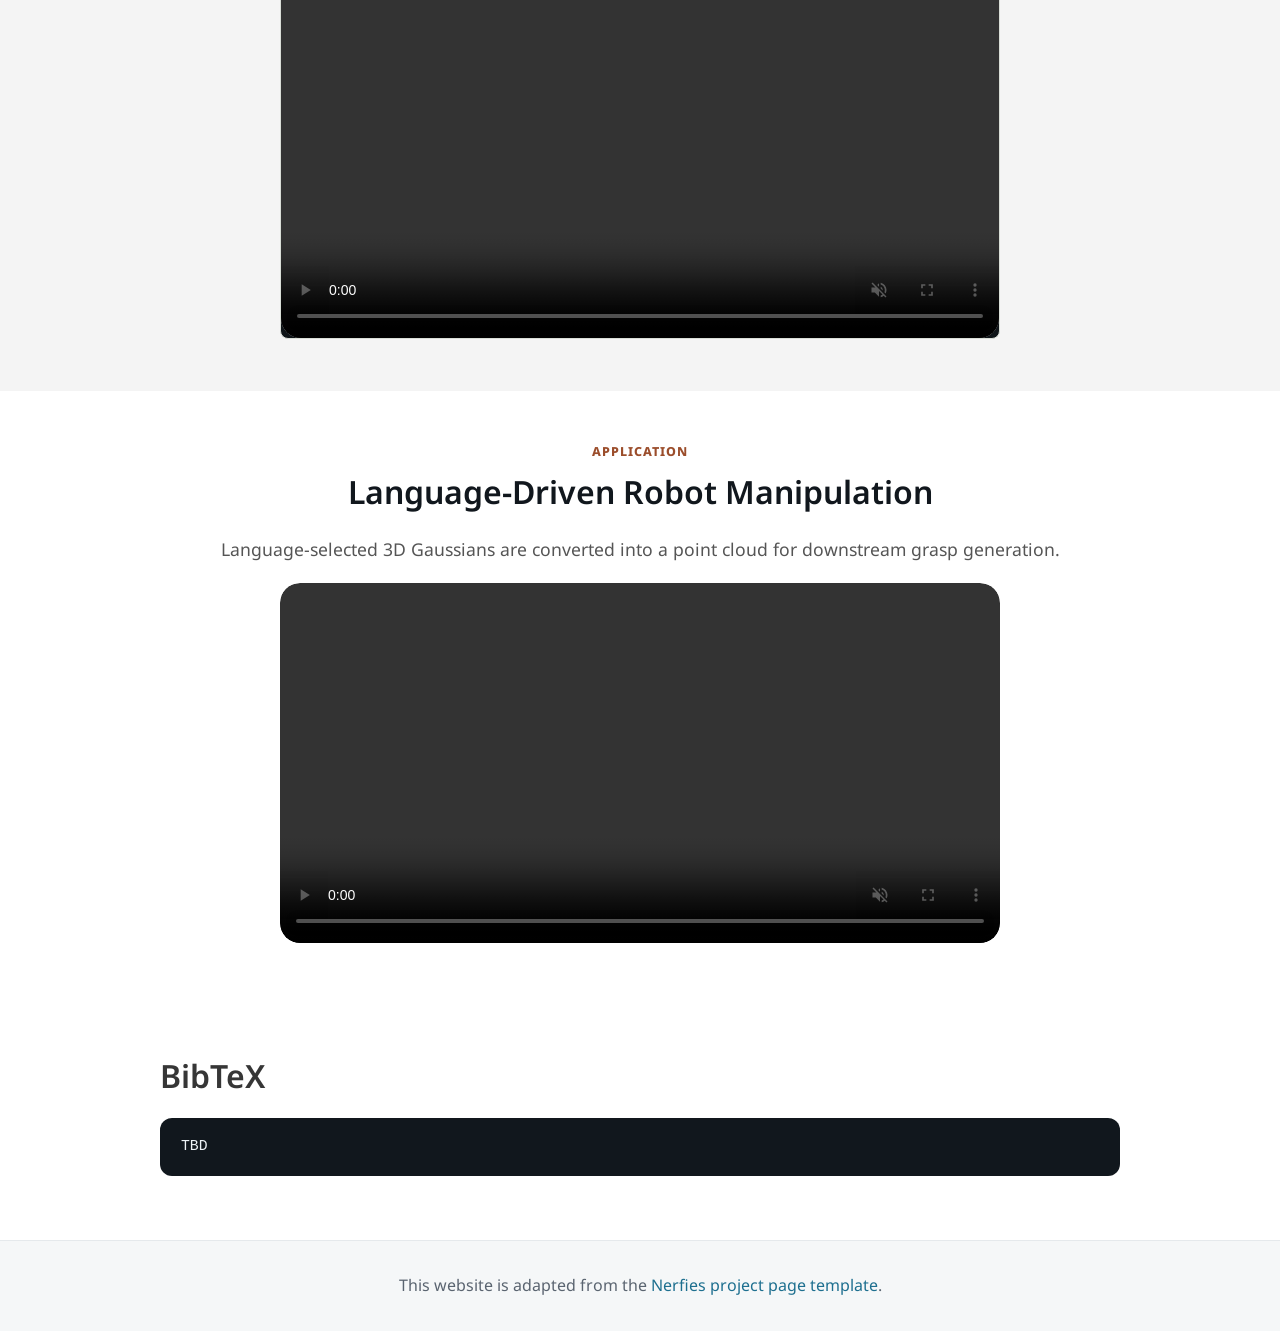
==== commit 21b69f4f: "Point teaser references to SVG" ====
--- a/index.html
+++ b/index.html
@@ -7,6 +7,18 @@
   <meta name="keywords" content="PairGS, 3D Gaussian Splatting, open-vocabulary segmentation, 3D segmentation">
   <meta name="viewport" content="width=device-width, initial-scale=1">
   <title>PairGS: Relation-Centric Open-Vocabulary 3D Gaussian Segmentation</title>
+  <link rel="canonical" href="https://eunsungcha.github.io/PairGS-web/">
+
+  <meta property="og:type" content="website">
+  <meta property="og:url" content="https://eunsungcha.github.io/PairGS-web/">
+  <meta property="og:title" content="PairGS: Relation-Centric Open-Vocabulary 3D Gaussian Segmentation">
+  <meta property="og:description" content="PairGS models pairwise relations between 3D Gaussians for training-free open-vocabulary 3D Gaussian segmentation.">
+  <meta property="og:image" content="https://eunsungcha.github.io/PairGS-web/static/images/teaser.svg">
+  <meta property="og:image:alt" content="PairGS overview figure">
+  <meta name="twitter:card" content="summary_large_image">
+  <meta name="twitter:title" content="PairGS: Relation-Centric Open-Vocabulary 3D Gaussian Segmentation">
+  <meta name="twitter:description" content="PairGS models pairwise relations between 3D Gaussians for training-free open-vocabulary 3D Gaussian segmentation.">
+  <meta name="twitter:image" content="https://eunsungcha.github.io/PairGS-web/static/images/teaser.svg">
 
   <link href="https://fonts.googleapis.com/css?family=Google+Sans|Noto+Sans|Castoro" rel="stylesheet">
   <link rel="stylesheet" href="./static/css/bulma.min.css">
@@ -74,7 +86,7 @@
               <span><sup>&dagger;</sup>Corresponding author</span>
             </div>
             <div class="publication-links">
-              <a href="#" class="button is-dark is-rounded">
+              <a href="https://arxiv.org/pdf/2607.01140v1" class="button is-dark is-rounded">
                 <span class="icon"><i class="fas fa-file-pdf"></i></span>
                 <span>Paper</span>
               </a>
@@ -90,7 +102,7 @@
           </div>
           <div class="column is-6">
             <figure class="hero-media hero-figure">
-              <img src="./static/images/teaser.png" alt="PairGS overview figure">
+              <img src="./static/images/teaser.svg" alt="PairGS overview figure">
             </figure>
           </div>
         </div>
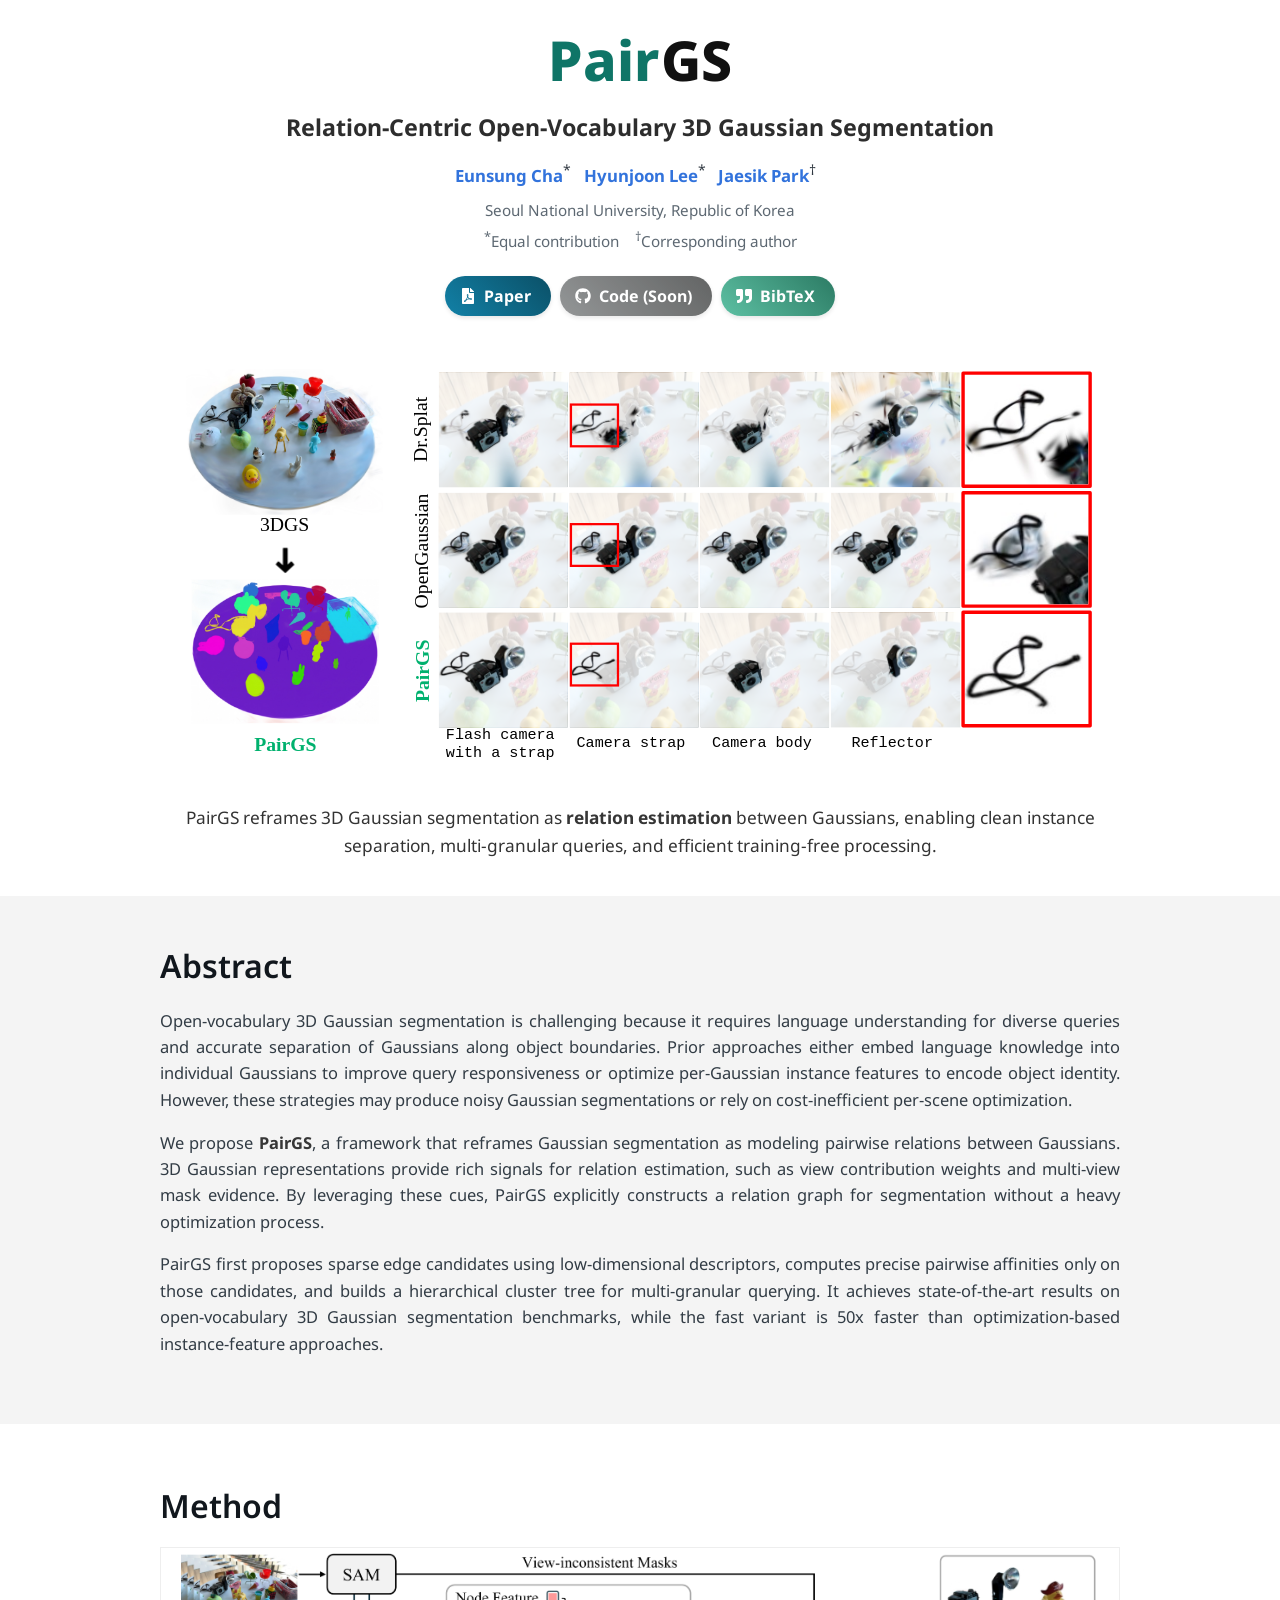
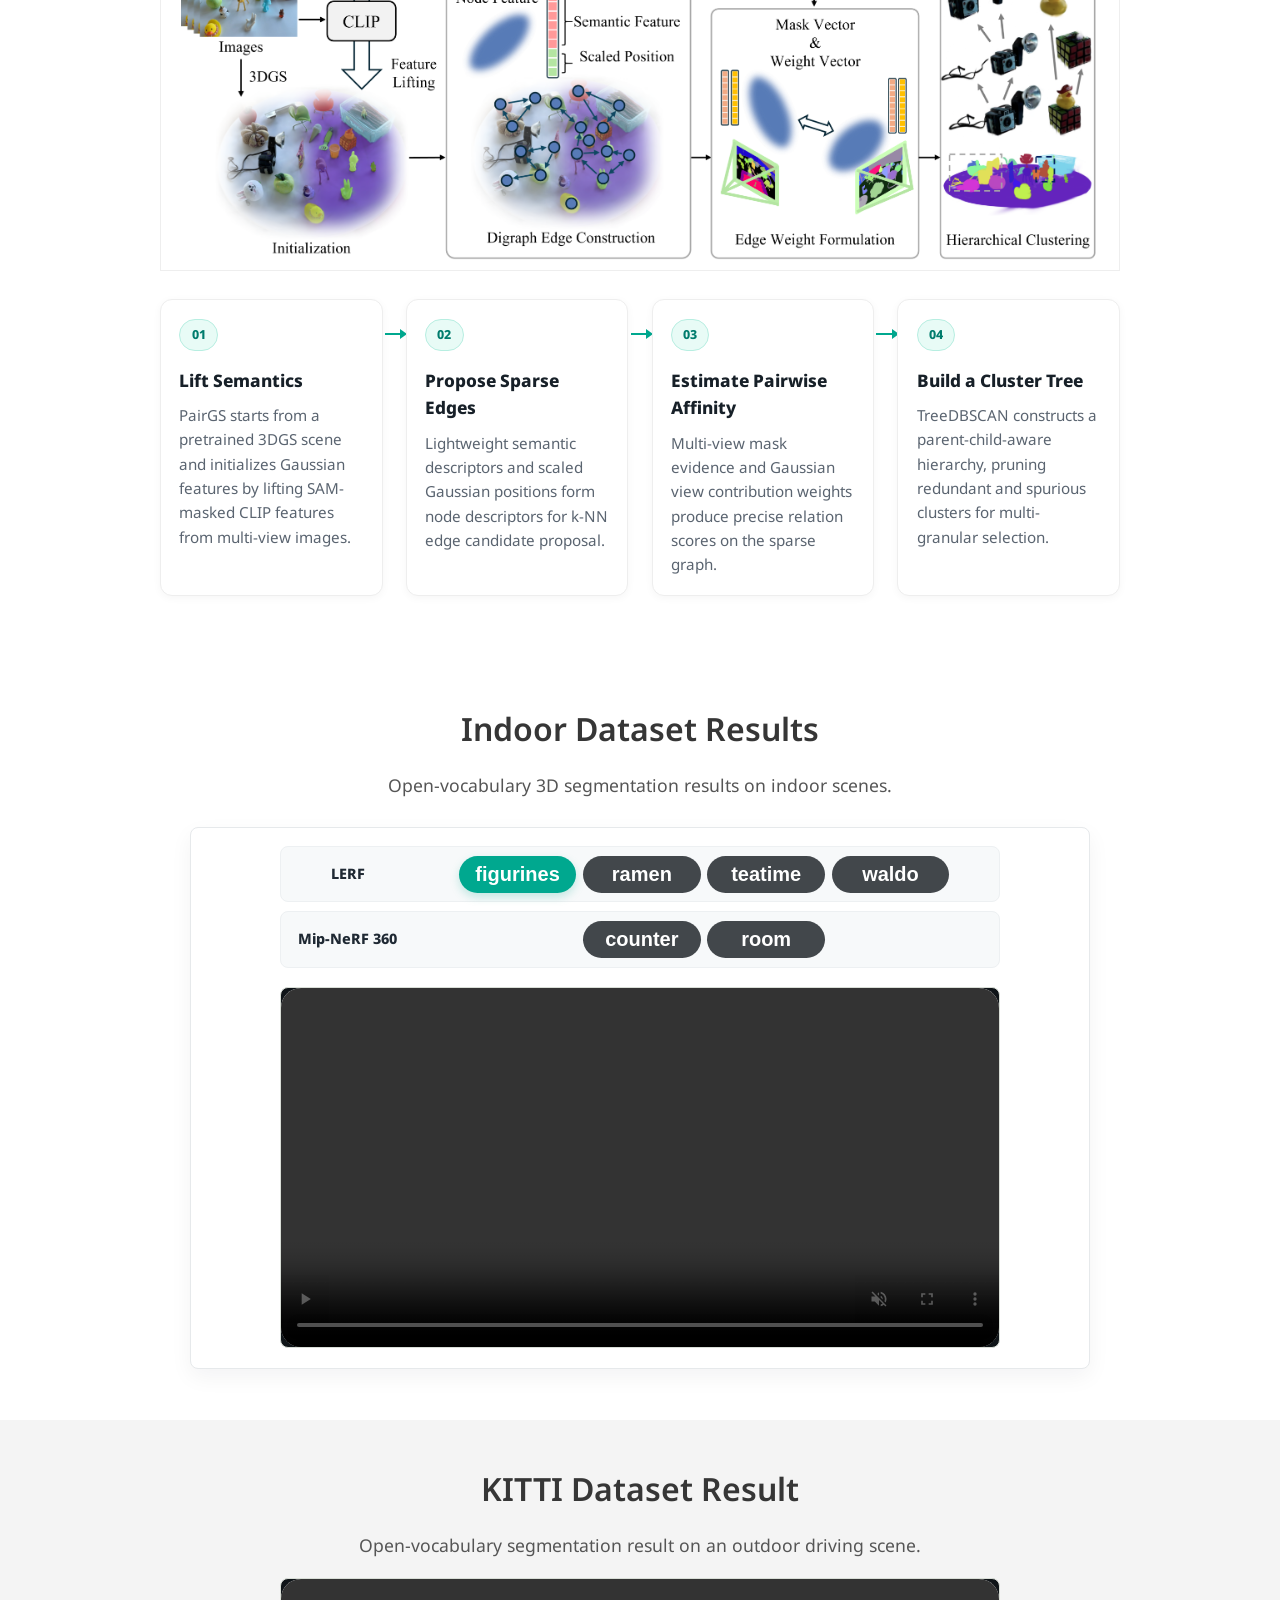
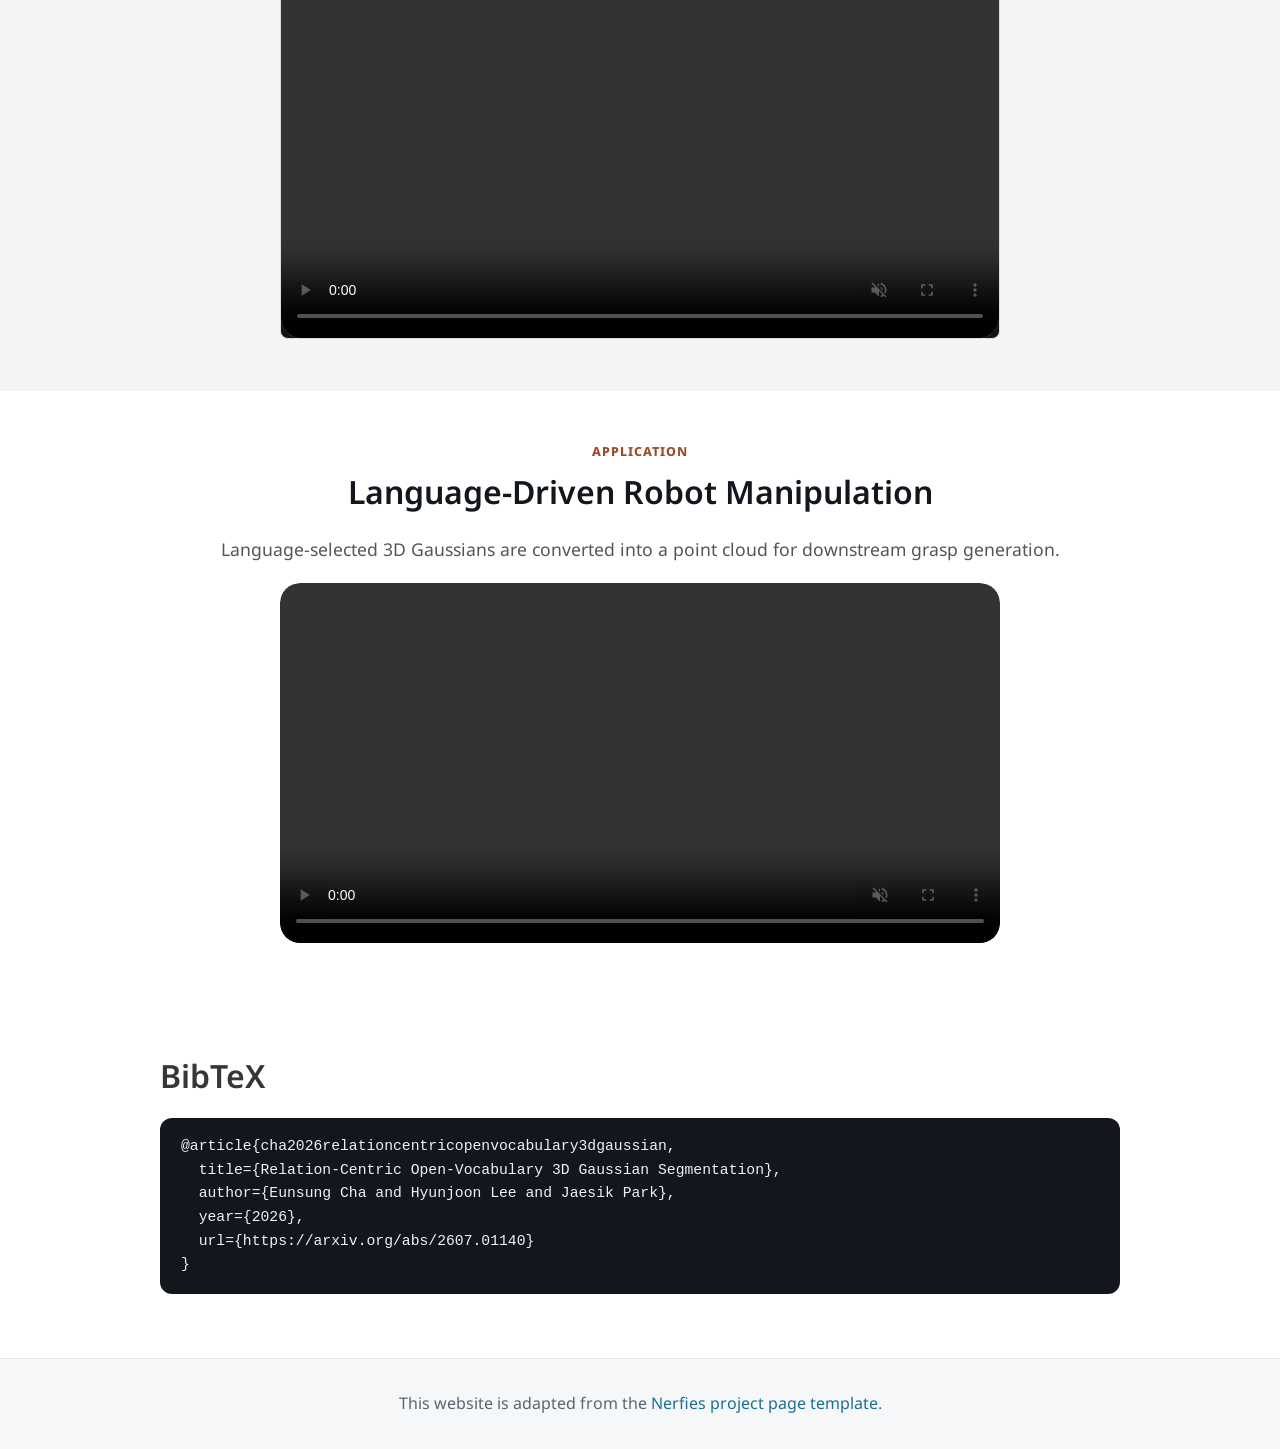
==== commit 99bb08e4: "Update code status and BibTeX" ====
--- a/index.html
+++ b/index.html
@@ -90,9 +90,9 @@
                 <span class="icon"><i class="fas fa-file-pdf"></i></span>
                 <span>Paper</span>
               </a>
-              <a href="#" class="button is-dark is-rounded">
+              <a class="button is-dark is-rounded is-disabled" aria-disabled="true">
                 <span class="icon"><i class="fab fa-github"></i></span>
-                <span>Code</span>
+                <span>Code (Soon)</span>
               </a>
               <a href="#bibtex" class="button is-dark is-rounded">
                 <span class="icon"><i class="fas fa-quote-right"></i></span>
@@ -286,7 +286,12 @@
   <section class="section" id="bibtex">
     <div class="container is-max-desktop content">
       <h2 class="title is-3 section-title">BibTeX</h2>
-      <pre class="bibtex"><code>TBD</code></pre>
+      <pre class="bibtex"><code>@article{cha2026relationcentricopenvocabulary3dgaussian,
+  title={Relation-Centric Open-Vocabulary 3D Gaussian Segmentation},
+  author={Eunsung Cha and Hyunjoon Lee and Jaesik Park},
+  year={2026},
+  url={https://arxiv.org/abs/2607.01140}
+}</code></pre>
     </div>
   </section>
 </main>
--- a/static/css/index.css
+++ b/static/css/index.css
@@ -444,6 +444,17 @@
   transform: translateY(-2px);
 }
 
+.publication-links .button.is-disabled {
+  cursor: default;
+  opacity: 0.82;
+  pointer-events: none;
+}
+
+.publication-links .button.is-disabled:hover {
+  box-shadow: 0 2px 4px rgba(0, 0, 0, 0.1);
+  transform: none;
+}
+
 .publication-links .button:nth-child(1) {
   background: linear-gradient(45deg, #1281a7, #0b5067);
 }
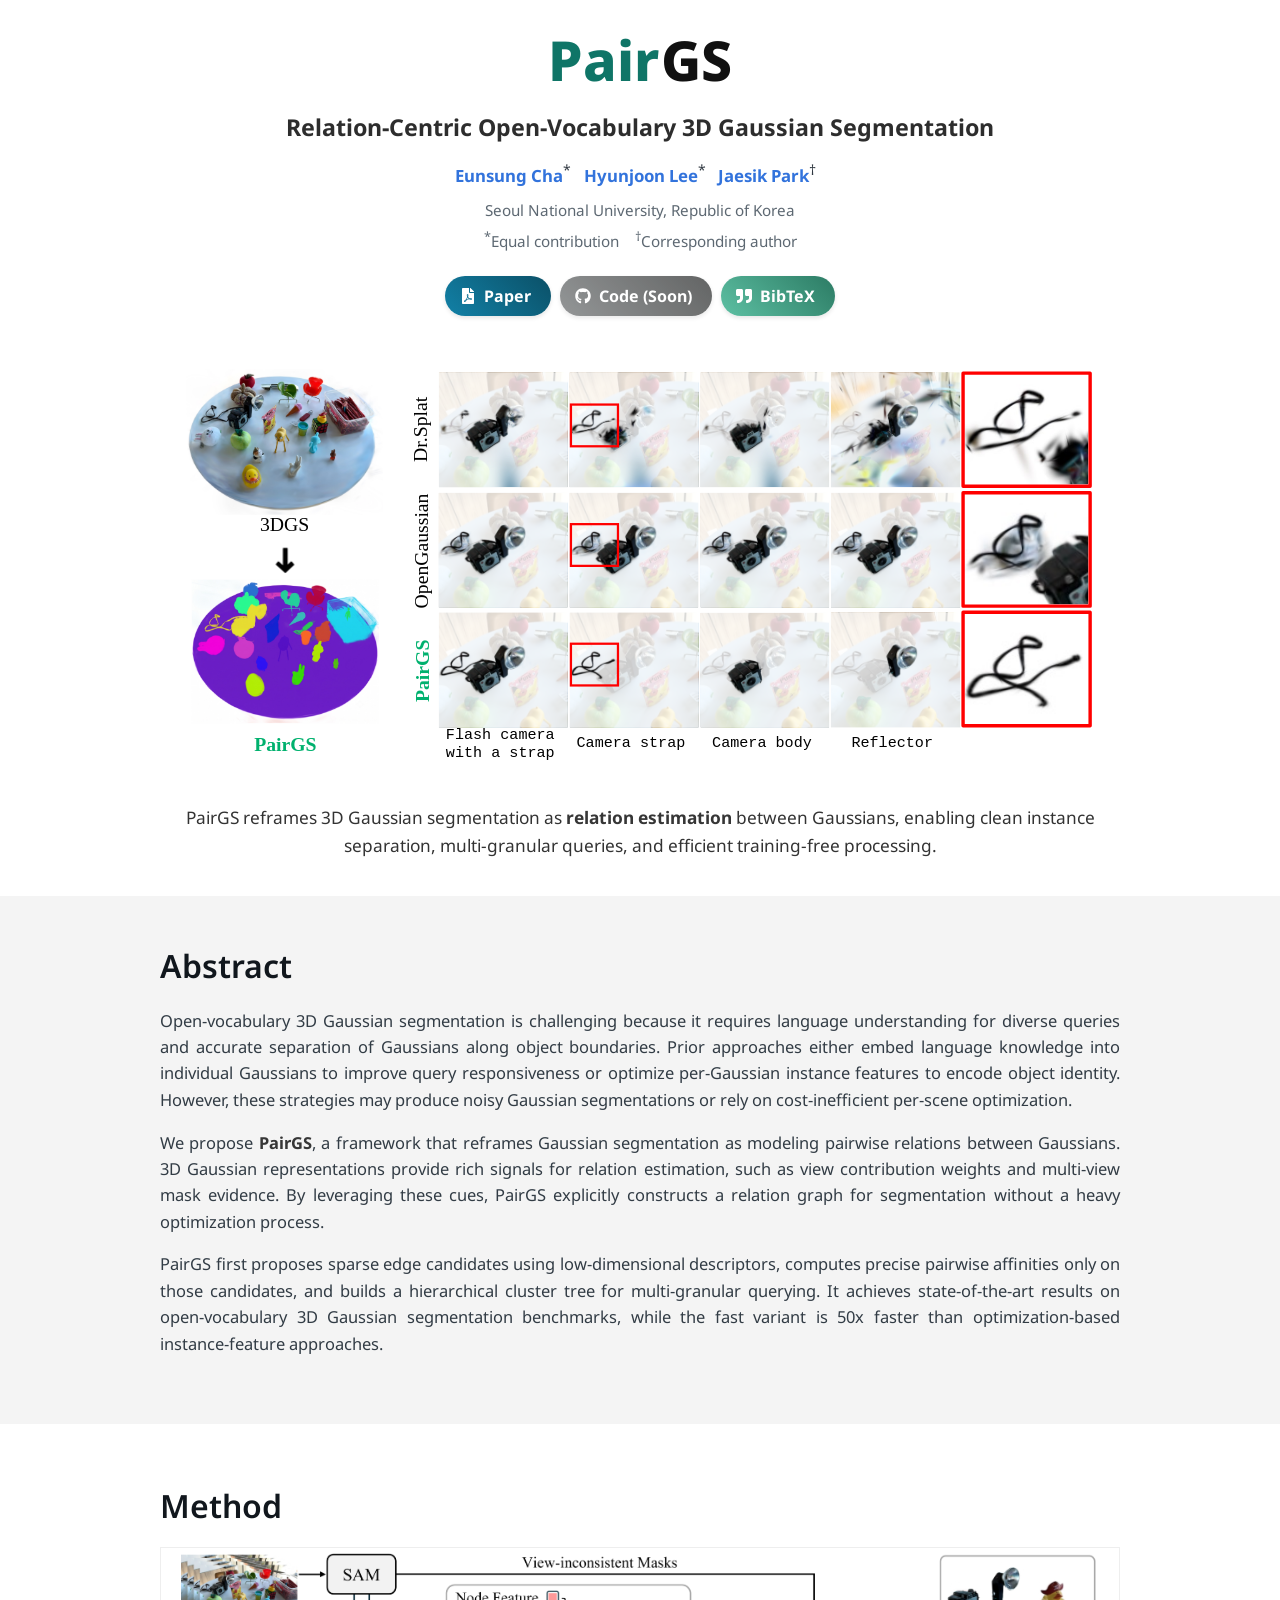
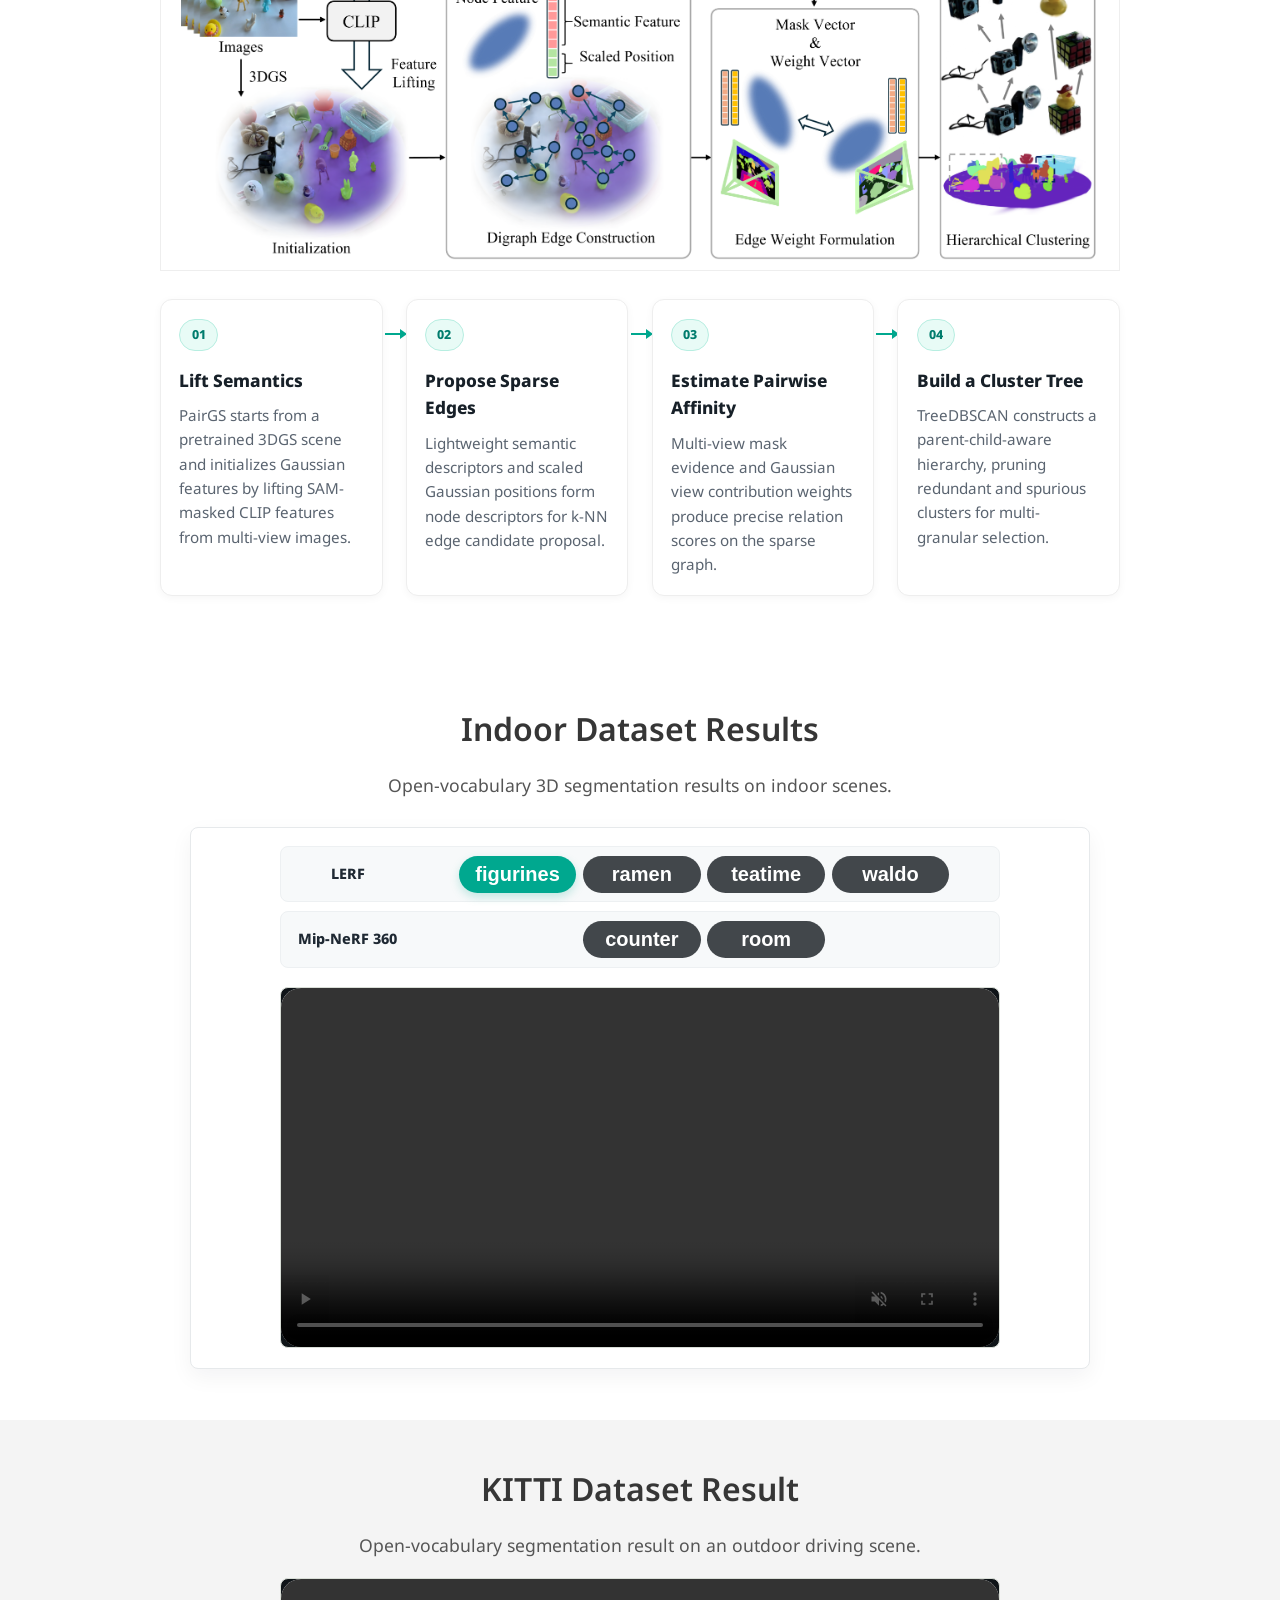
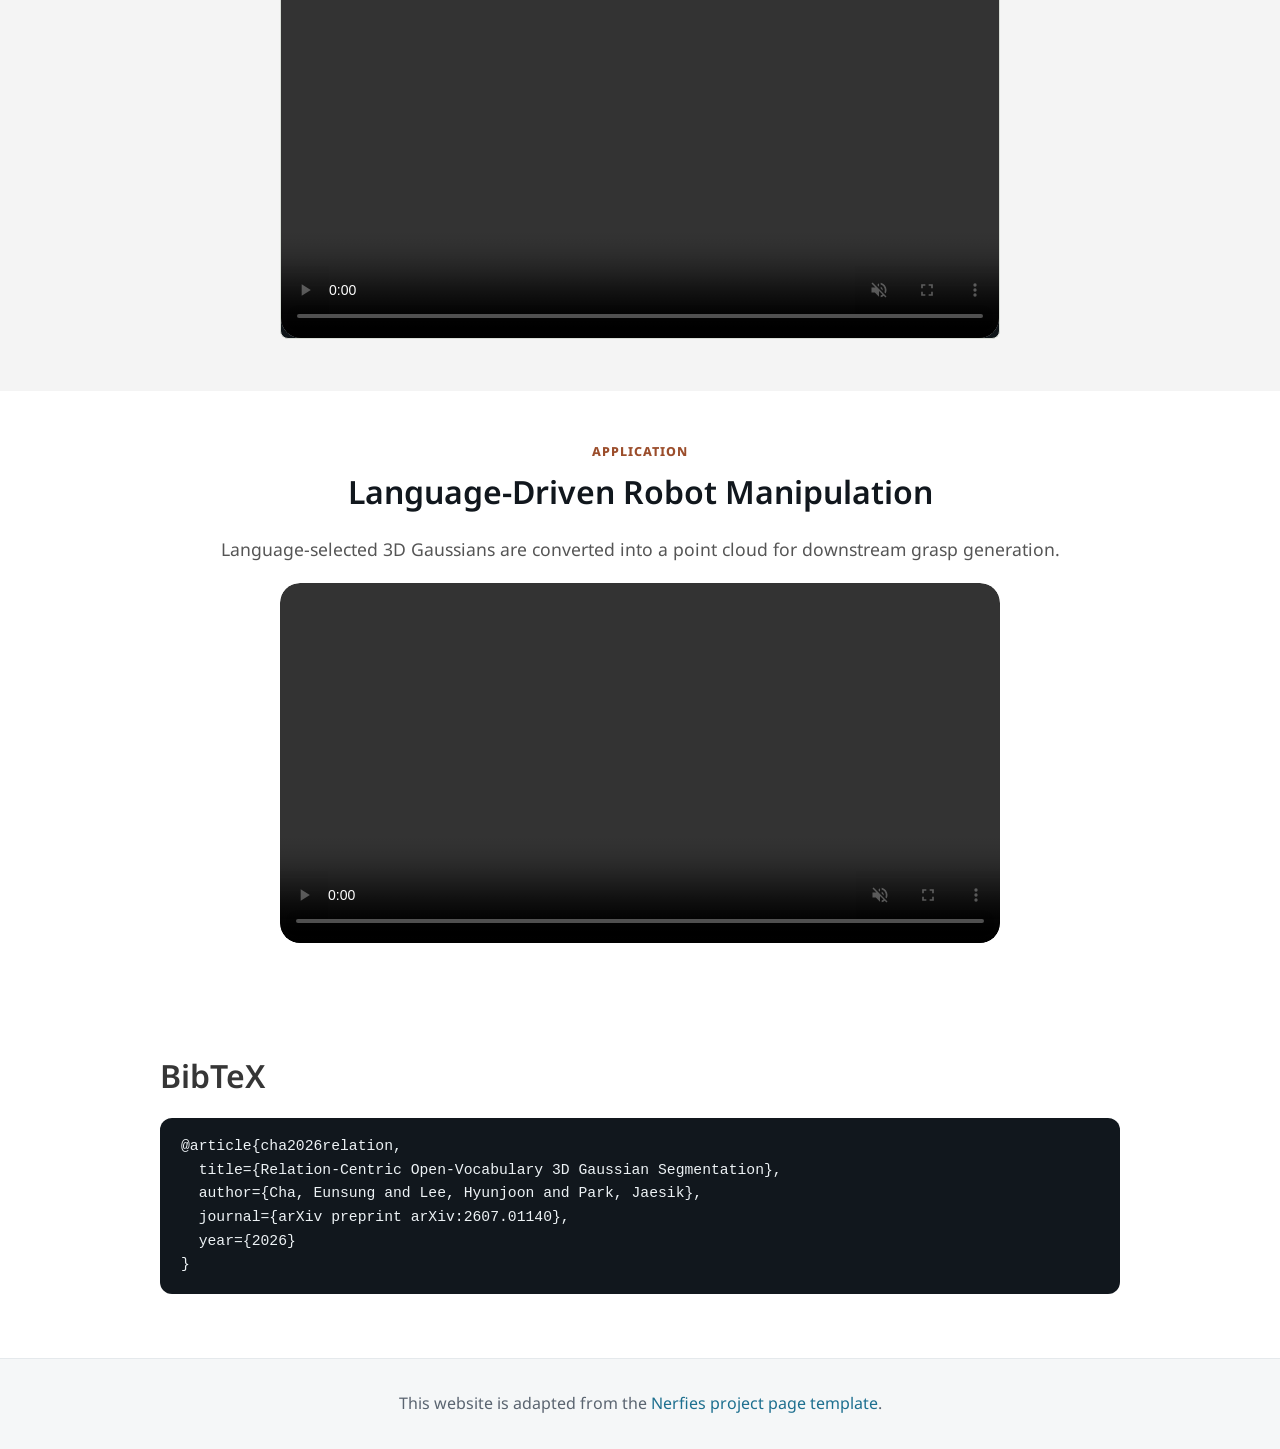
==== commit 0ceec49e: "Update BibTeX citation" ====
--- a/index.html
+++ b/index.html
@@ -286,11 +286,11 @@
   <section class="section" id="bibtex">
     <div class="container is-max-desktop content">
       <h2 class="title is-3 section-title">BibTeX</h2>
-      <pre class="bibtex"><code>@article{cha2026relationcentricopenvocabulary3dgaussian,
+      <pre class="bibtex"><code>@article{cha2026relation,
   title={Relation-Centric Open-Vocabulary 3D Gaussian Segmentation},
-  author={Eunsung Cha and Hyunjoon Lee and Jaesik Park},
-  year={2026},
-  url={https://arxiv.org/abs/2607.01140}
+  author={Cha, Eunsung and Lee, Hyunjoon and Park, Jaesik},
+  journal={arXiv preprint arXiv:2607.01140},
+  year={2026}
 }</code></pre>
     </div>
   </section>
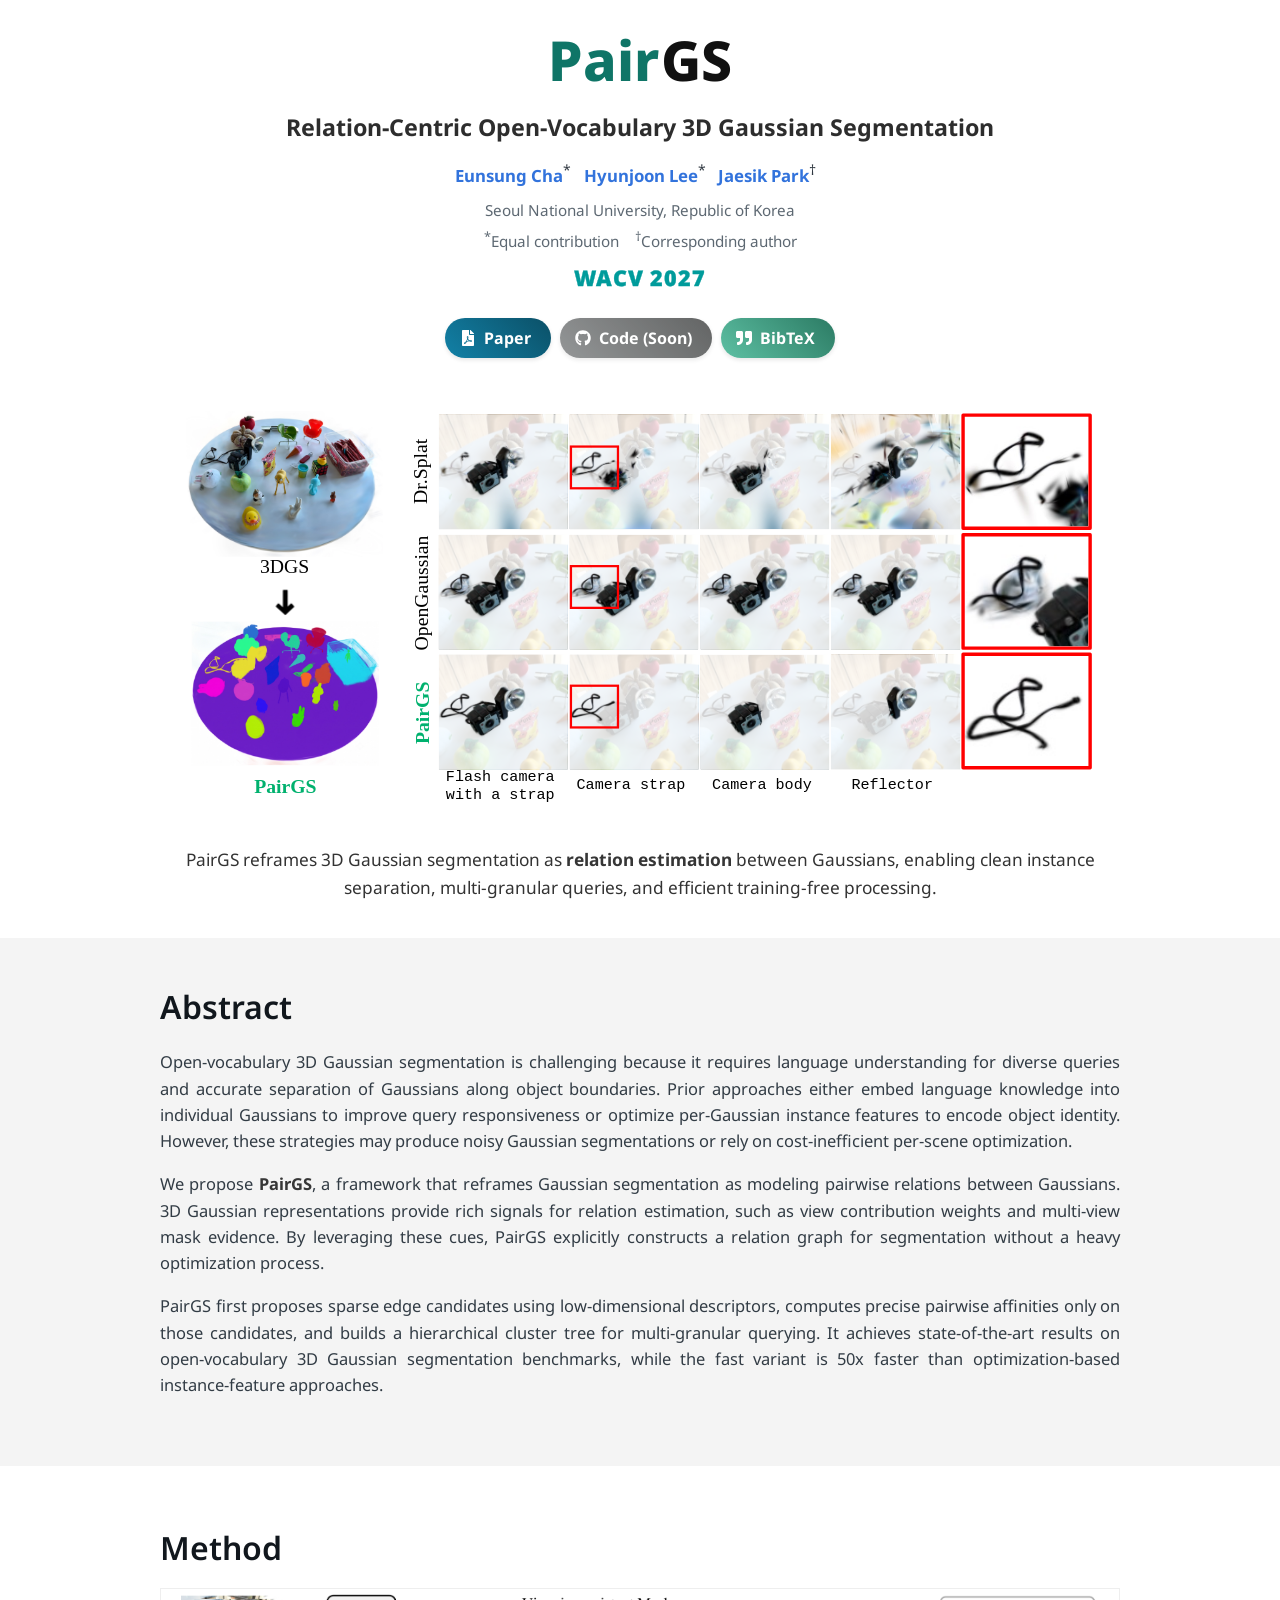
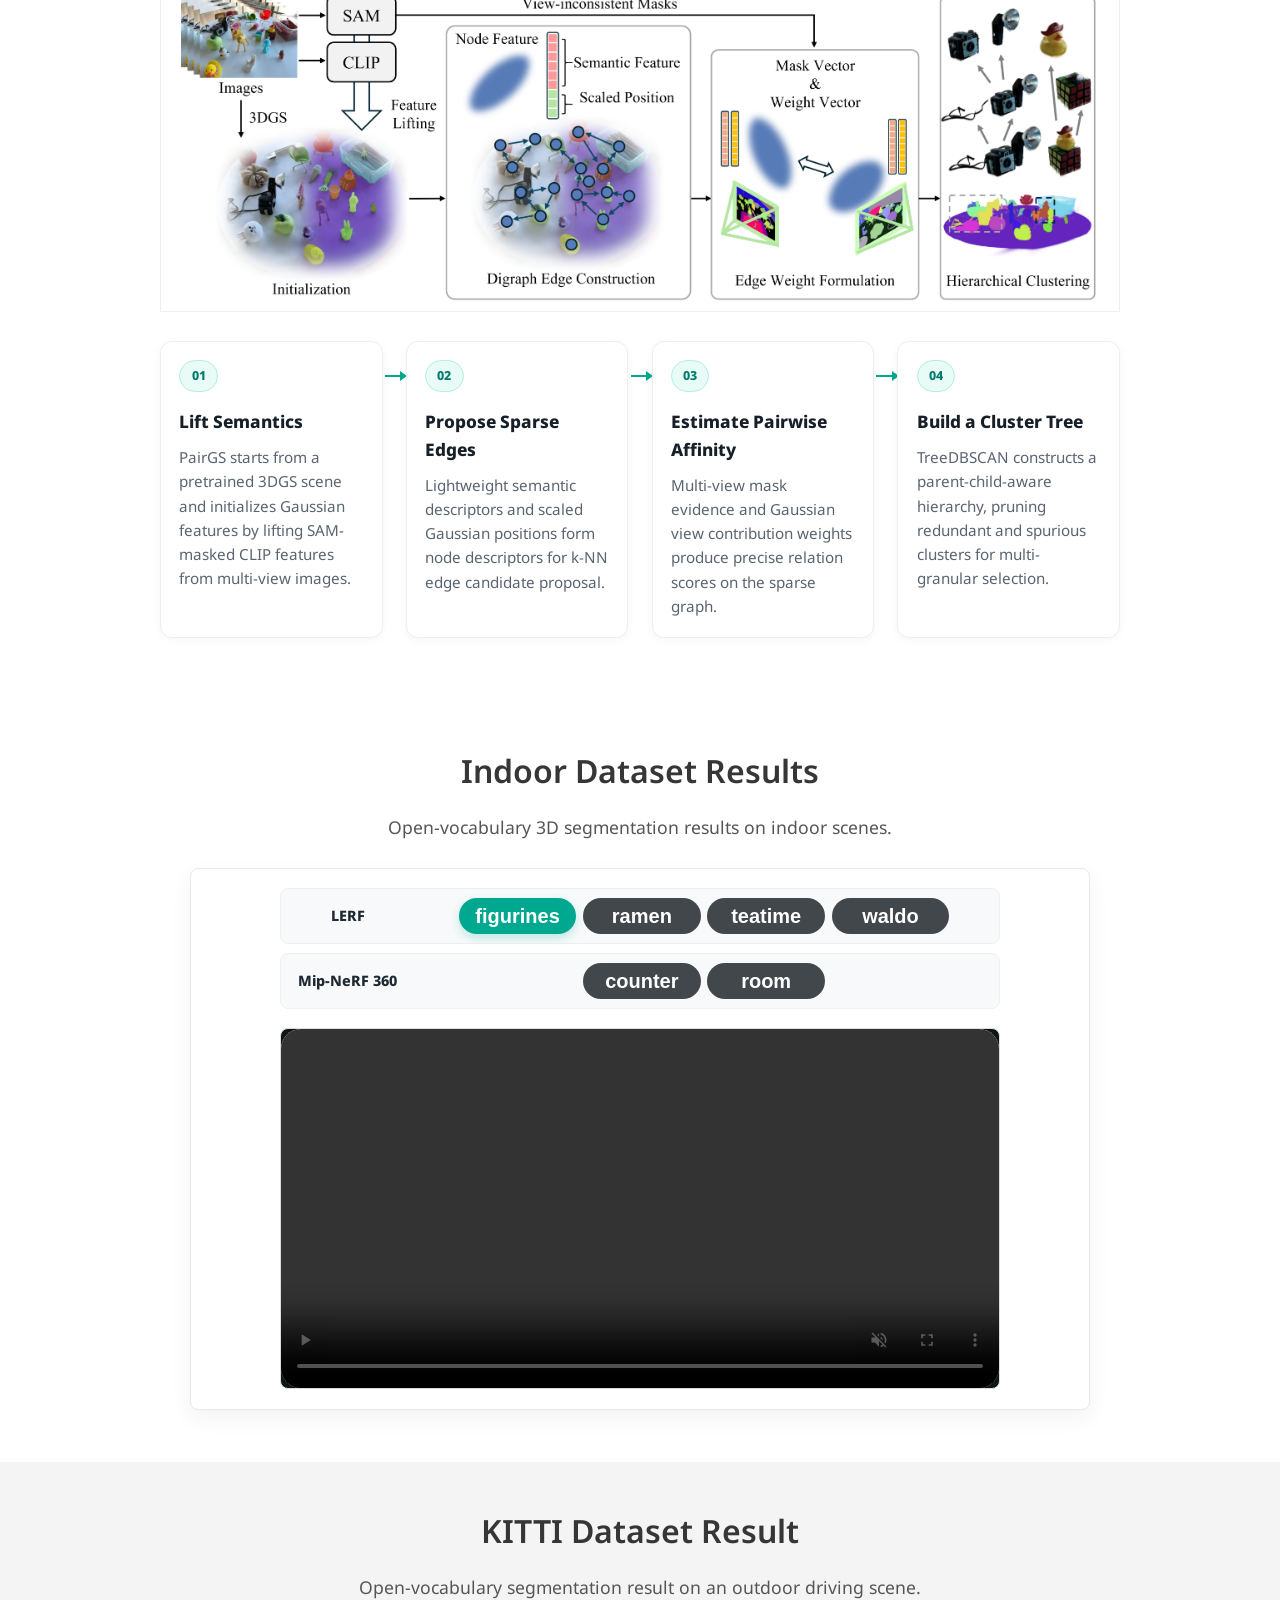
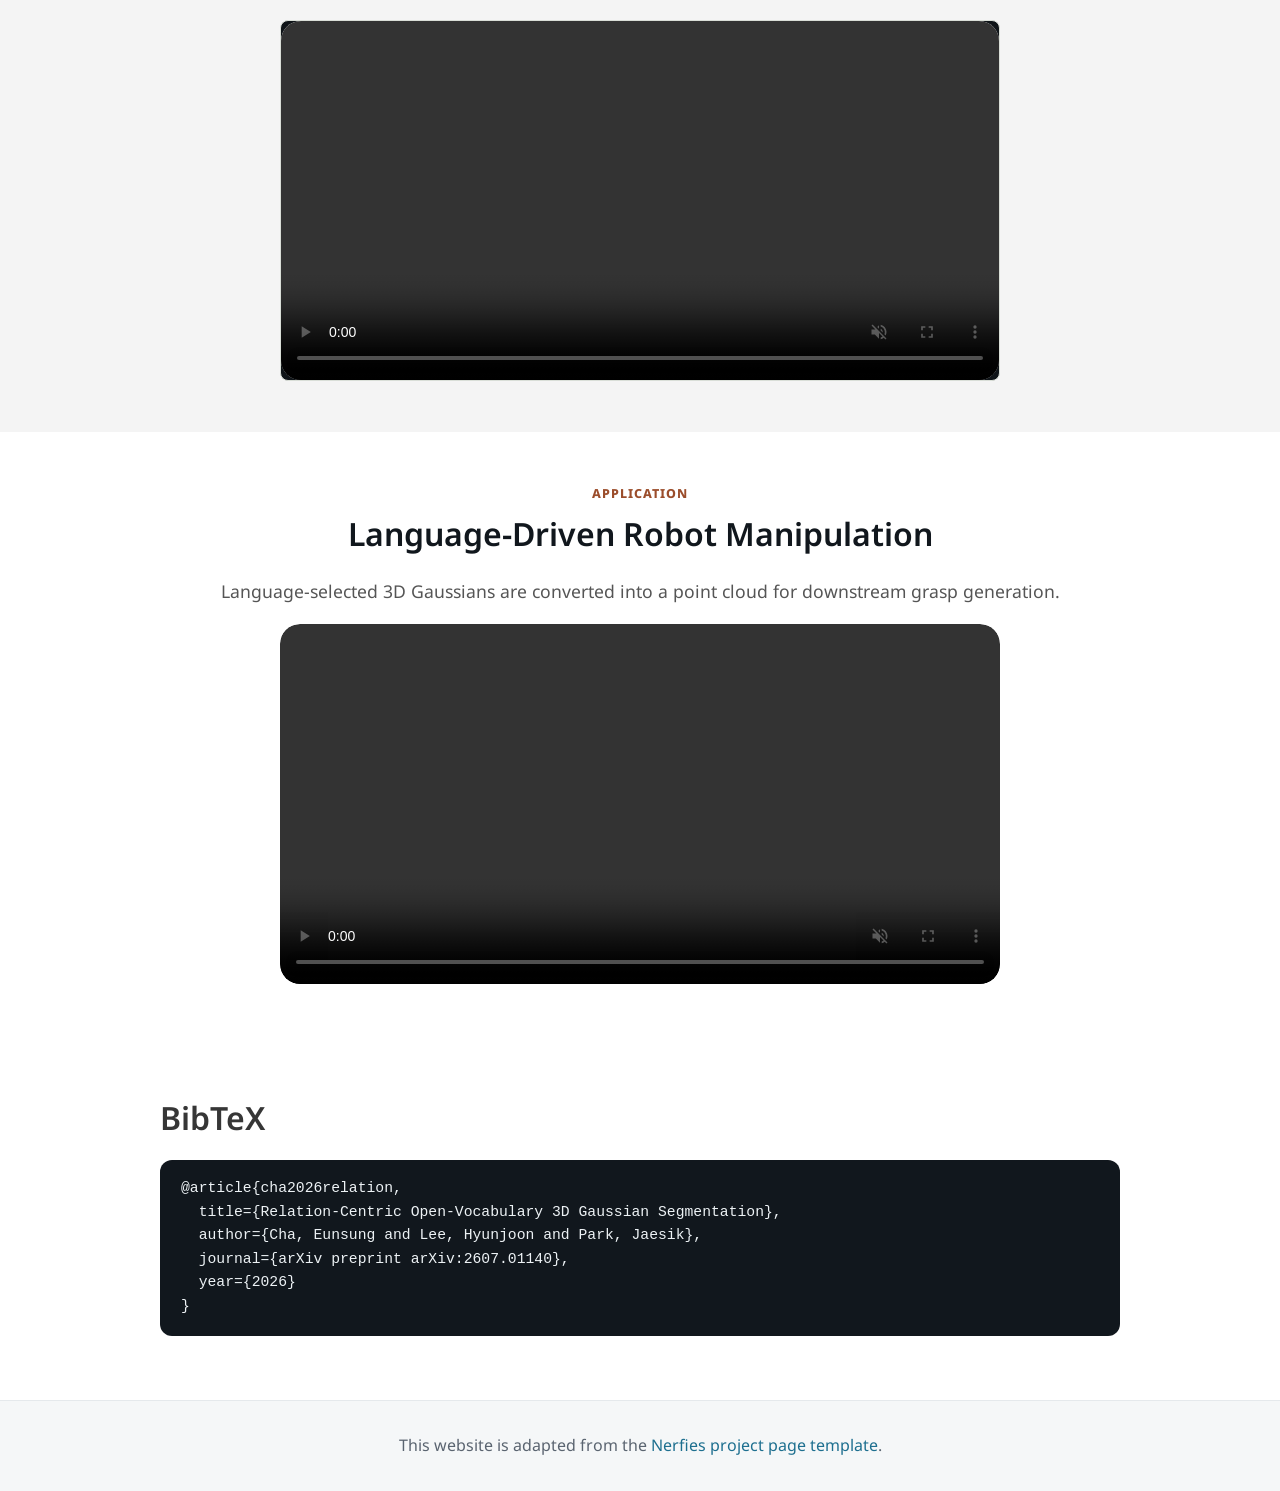
==== commit 35e33096: "add published venue" ====
--- a/index.html
+++ b/index.html
@@ -85,6 +85,7 @@
               <span><sup>*</sup>Equal contribution</span>
               <span><sup>&dagger;</sup>Corresponding author</span>
             </div>
+            <div class="conference-badge" aria-label="Accepted to WACV 2027">WACV 2027</div>
             <div class="publication-links">
               <a href="https://arxiv.org/pdf/2607.01140v1" class="button is-dark is-rounded">
                 <span class="icon"><i class="fas fa-file-pdf"></i></span>
--- a/static/css/index.css
+++ b/static/css/index.css
@@ -94,6 +94,16 @@
   flex-wrap: wrap;
   gap: 0.35rem 1rem;
   margin-top: 0.25rem;
+}
+
+.conference-badge {
+  color: #009b9b;
+  font-size: 1.35rem;
+  font-weight: 900;
+  letter-spacing: 0.04em;
+  margin-top: 0.45rem;
+  text-transform: uppercase;
+  -webkit-text-stroke: 0.35px currentColor;
 }
 
 .publication-links {
